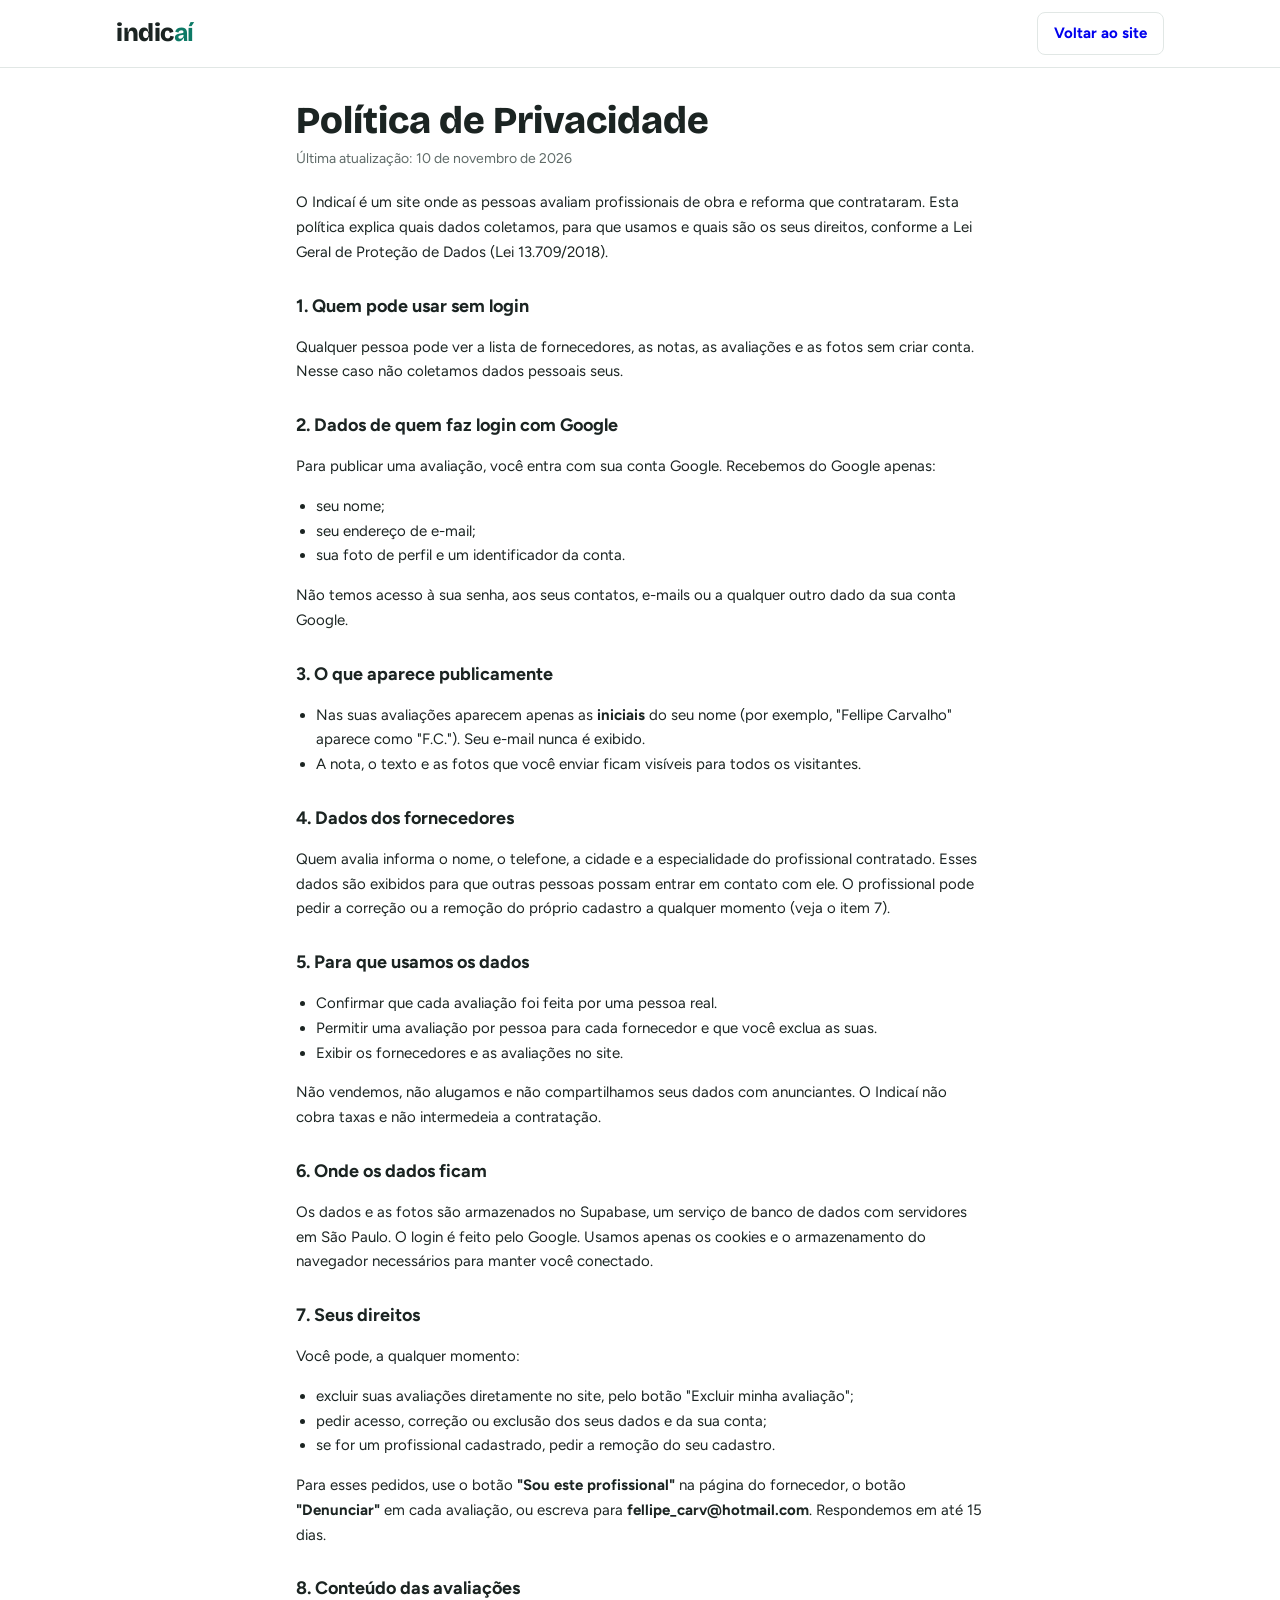
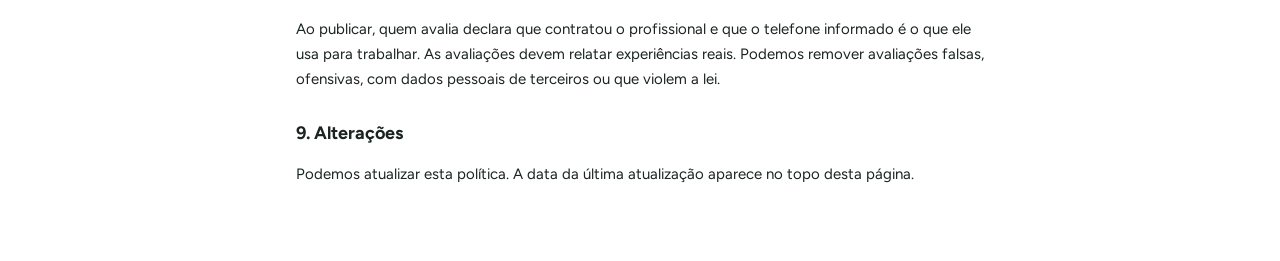
==== privacidade.html @ 50c7d568 "Busca de cidade com sugestões (municípios do IBGE) - filtro de cidade vira campo de busca: mostra pr" ====
<!doctype html>
<html lang="pt-BR">
<head>
<meta charset="utf-8">
<meta name="viewport" content="width=device-width, initial-scale=1, viewport-fit=cover">
<title>Política de Privacidade – Indicaí</title>
<meta name="description" content="Como o Indicaí coleta, usa e protege seus dados.">
<link rel="preconnect" href="https://fonts.googleapis.com">
<link rel="preconnect" href="https://fonts.gstatic.com" crossorigin>
<link rel="stylesheet" href="https://fonts.googleapis.com/css2?family=Bricolage+Grotesque:opsz,wght@12..96,600;12..96,800&family=Figtree:wght@400;500;600;700&display=swap">
<link rel="stylesheet" href="style.css?v=9">
<style>
  .doc { max-width: 720px; padding-block: 32px 60px; }
  .doc h1 { font-family: var(--display); font-weight: 800; font-size: clamp(28px, 4vw, 38px); line-height: 1.1; margin: 0 0 6px; }
  .doc h2 { font-size: 18px; margin: 28px 0 6px; }
  .doc p, .doc li { color: var(--ink); line-height: 1.65; }
  .doc ul { padding-left: 20px; }
  .doc .upd { color: var(--muted); font-size: 14px; margin: 0 0 20px; }
</style>
</head>
<body>
<header class="top">
  <div class="wrap">
    <a class="logo" href="./">indic<b>aí</b></a>
    <a class="btn" href="./">Voltar ao site</a>
  </div>
</header>

<main class="wrap doc">
  <h1>Política de Privacidade</h1>
  <p class="upd">Última atualização: 10 de novembro de 2026</p>

  <p>O Indicaí é um site onde as pessoas avaliam profissionais de obra e reforma que contrataram. Esta política explica quais dados coletamos, para que usamos e quais são os seus direitos, conforme a Lei Geral de Proteção de Dados (Lei 13.709/2018).</p>

  <h2>1. Quem pode usar sem login</h2>
  <p>Qualquer pessoa pode ver a lista de fornecedores, as notas, as avaliações e as fotos sem criar conta. Nesse caso não coletamos dados pessoais seus.</p>

  <h2>2. Dados de quem faz login com Google</h2>
  <p>Para publicar uma avaliação, você entra com sua conta Google. Recebemos do Google apenas:</p>
  <ul>
    <li>seu nome;</li>
    <li>seu endereço de e-mail;</li>
    <li>sua foto de perfil e um identificador da conta.</li>
  </ul>
  <p>Não temos acesso à sua senha, aos seus contatos, e-mails ou a qualquer outro dado da sua conta Google.</p>

  <h2>3. O que aparece publicamente</h2>
  <ul>
    <li>Nas suas avaliações aparecem apenas as <strong>iniciais</strong> do seu nome (por exemplo, "Fellipe Carvalho" aparece como "F.C."). Seu e-mail nunca é exibido.</li>
    <li>A nota, o texto e as fotos que você enviar ficam visíveis para todos os visitantes.</li>
  </ul>

  <h2>4. Dados dos fornecedores</h2>
  <p>Quem avalia informa o nome, o telefone, a cidade e a especialidade do profissional contratado. Esses dados são exibidos para que outras pessoas possam entrar em contato com ele. O profissional pode pedir a correção ou a remoção do próprio cadastro a qualquer momento (veja o item 7).</p>

  <h2>5. Para que usamos os dados</h2>
  <ul>
    <li>Confirmar que cada avaliação foi feita por uma pessoa real.</li>
    <li>Permitir uma avaliação por pessoa para cada fornecedor e que você exclua as suas.</li>
    <li>Exibir os fornecedores e as avaliações no site.</li>
  </ul>
  <p>Não vendemos, não alugamos e não compartilhamos seus dados com anunciantes. O Indicaí não cobra taxas e não intermedeia a contratação.</p>

  <h2>6. Onde os dados ficam</h2>
  <p>Os dados e as fotos são armazenados no Supabase, um serviço de banco de dados com servidores em São Paulo. O login é feito pelo Google. Usamos apenas os cookies e o armazenamento do navegador necessários para manter você conectado.</p>

  <h2>7. Seus direitos</h2>
  <p>Você pode, a qualquer momento:</p>
  <ul>
    <li>excluir suas avaliações diretamente no site, pelo botão "Excluir minha avaliação";</li>
    <li>pedir acesso, correção ou exclusão dos seus dados e da sua conta;</li>
    <li>se for um profissional cadastrado, pedir a remoção do seu cadastro.</li>
  </ul>
  <p>Para esses pedidos, use o botão <strong>"Sou este profissional"</strong> na página do fornecedor, o botão <strong>"Denunciar"</strong> em cada avaliação, ou escreva para <strong>fellipe_carv@hotmail.com</strong>. Respondemos em até 15 dias.</p>

  <h2>8. Conteúdo das avaliações</h2>
  <p>Ao publicar, quem avalia declara que contratou o profissional e que o telefone informado é o que ele usa para trabalhar. As avaliações devem relatar experiências reais. Podemos remover avaliações falsas, ofensivas, com dados pessoais de terceiros ou que violem a lei.</p>

  <h2>9. Alterações</h2>
  <p>Podemos atualizar esta política. A data da última atualização aparece no topo desta página.</p>
</main>
</body>
</html>
---- style.css ----
/* Layout: busca em destaque (estilo marketplace) + lista de cartões com foto; o fornecedor abre num painel lateral no estilo de ficha de lugar de mapa */
:root {
  --bg: #ffffff;
  --soft: #f6f7f7;
  --surface: #ffffff;
  --ink: #1b2422;
  --muted: #5f6b68;
  --line: #e1e7e5;
  --brand: #0d7a66;
  --brand-ink: #ffffff;
  --brand-soft: #e2f3ee;
  --star: #f4a51c;
  --star-off: #d5dbd9;
  --danger: #b3261e;
  --scrim: rgba(12, 22, 19, .45);
  --display: "Bricolage Grotesque", "Segoe UI", system-ui, sans-serif;
  --body: "Figtree", "Segoe UI", system-ui, -apple-system, sans-serif;
}
/* Visual claro fixo: o site é sempre branco, também para quem usa o modo escuro */
:root { color-scheme: light; }

* { box-sizing: border-box; }
body { background: var(--bg); color: var(--ink); font-family: var(--body); font-size: 15px; line-height: 1.5; }
.wrap { max-width: 1080px; margin: 0 auto; padding-left: max(16px, env(safe-area-inset-left, 0px)); padding-right: max(16px, env(safe-area-inset-right, 0px)); }
button, input, select, textarea { font: inherit; color: inherit; }
button { cursor: pointer; }
:focus-visible { outline: 2px solid var(--brand); outline-offset: 2px; }
svg.i { width: 20px; height: 20px; fill: none; stroke: currentColor; stroke-width: 2; stroke-linecap: round; stroke-linejoin: round; flex: none; }

/* topo */
header.top { border-bottom: 1px solid var(--line); background: var(--surface); }
header.top .wrap { display: flex; align-items: center; justify-content: space-between; gap: 12px; padding-block: 12px; }
.logo { font-family: var(--display); font-weight: 800; font-size: 25px; letter-spacing: -0.02em; text-decoration: none; color: var(--ink); }
.logo b { color: var(--brand); }
.btn { display: inline-flex; align-items: center; gap: 6px; border: 1px solid var(--line); background: var(--surface); padding: 9px 16px; border-radius: 8px; font-weight: 700; text-decoration: none; }
.btn.primary { background: var(--brand); color: var(--brand-ink); border-color: var(--brand); }
.btn:disabled { opacity: .55; cursor: default; }

/* busca */
.hero { background: var(--bg); border-bottom: 1px solid var(--line); }
.hero .wrap { padding-block: 34px 26px; display: grid; gap: 18px; }
.hero h1 { font-family: var(--display); font-weight: 800; font-size: clamp(28px, 4.6vw, 44px); line-height: 1.05; letter-spacing: -0.02em; margin: 0; max-width: 20ch; text-wrap: balance; }
.hero p { margin: 0; color: var(--muted); max-width: 60ch; }
.hero-top { display: grid; grid-template-columns: minmax(0, 1.1fr) minmax(0, 1fr); gap: 24px; align-items: center; }
.hero-txt { display: grid; gap: 14px; }
.hero .eyebrow { font-weight: 700; color: var(--ink); font-size: 16px; }
.hl1 { color: var(--brand); }
.perks { list-style: none; margin: 4px 0 0; padding: 0; display: grid; gap: 8px; }
.perks li { display: flex; align-items: center; gap: 10px; font-weight: 600; }
.perks svg { width: 22px; height: 22px; padding: 3px; border-radius: 50%; background: var(--brand); color: #fff; stroke-width: 3; }
.hero-art { width: 100%; max-width: 100%; height: auto; display: block; }
@media (max-width: 720px) { .hero-top { grid-template-columns: minmax(0, 1fr); gap: 8px; } .hero-art { max-height: 220px; order: -1; } }
.search { display: grid; grid-template-columns: 1.1fr 1fr 1fr 1fr auto; background: var(--surface); border: 1px solid var(--line); border-radius: 12px; box-shadow: 0 6px 24px rgba(15, 40, 33, .08); overflow: hidden; }
.sf { display: grid; padding: 8px 14px; border-right: 1px solid var(--line); min-width: 0; }
.sf label { font-size: 12px; font-weight: 700; color: var(--muted); }
.sf select, .sf input { border: 0; background: transparent; padding: 2px 0; outline-offset: 4px; min-width: 0; width: 100%; }
.search .go { border: 0; background: var(--brand); color: var(--brand-ink); padding: 0 22px; font-weight: 700; display: flex; align-items: center; gap: 6px; }
@media (max-width: 720px) {
  .search { grid-template-columns: 1fr 1fr; }
  .sf:nth-child(2), .sf:nth-child(4) { border-right: 0; }
  .sf:nth-child(3), .sf:nth-child(4) { border-top: 1px solid var(--line); }
  .search .go { grid-column: 1 / -1; padding: 12px; justify-content: center; }
}
.cats { display: flex; gap: 8px; overflow-x: auto; padding-bottom: 4px; scrollbar-width: thin; }
.cat { flex: none; border: 1px solid var(--line); background: var(--surface); border-radius: 999px; padding: 7px 14px; font-weight: 600; font-size: 14px; display: flex; gap: 6px; align-items: center; }
.cat span { color: var(--muted); font-weight: 500; font-variant-numeric: tabular-nums; }
.cat[aria-pressed="true"] { background: var(--ink); color: var(--bg); border-color: var(--ink); }
.cat[aria-pressed="true"] span { color: inherit; opacity: .7; }

/* resultados */
main { padding-block: 22px 70px; }
.res-head { display: flex; justify-content: space-between; align-items: center; gap: 12px; flex-wrap: wrap; margin-bottom: 8px; }
.res-head h2 { font-size: 18px; margin: 0; }
.res-head h2 span { color: var(--muted); font-weight: 500; }
.res-head select { border: 1px solid var(--line); border-radius: 8px; padding: 7px 10px; background: var(--surface); }
.list { border: 1px solid var(--line); border-radius: 12px; overflow: hidden; }
.lrow { display: grid; grid-template-columns: minmax(0, 2fr) minmax(0, 1.3fr) minmax(0, 1.5fr) 96px 150px; gap: 14px; align-items: center; padding: 11px 16px; border-bottom: 1px solid var(--line); }
.lrow:last-child { border-bottom: 0; }
.lhead { background: var(--soft); padding-block: 6px; }
.lhead button { border: 0; background: none; padding: 4px 0; font-size: 12px; font-weight: 700; text-transform: uppercase; letter-spacing: .05em; color: var(--muted); text-align: left; }
.lhead button[aria-sort="ascending"], .lhead button[aria-sort="descending"] { color: var(--ink); }
.lhead .num, .lrow .c-a { text-align: right; }
.item { width: 100%; text-align: left; background: var(--surface); border: 0; border-bottom: 1px solid var(--line); }
.item:hover { background: var(--soft); }
.item:hover .c-n { color: var(--brand); }
.item.sel { background: var(--brand-soft); }
.c-n { font-weight: 700; min-width: 0; overflow-wrap: anywhere; }
.c-t, .c-a { font-variant-numeric: tabular-nums; color: var(--muted); }
.c-e { color: var(--muted); min-width: 0; overflow: hidden; text-overflow: ellipsis; white-space: nowrap; }
.c-r { display: flex; align-items: center; gap: 6px; font-variant-numeric: tabular-nums; }
.c-r b { min-width: 2.2em; }
.lbl { display: none; }
@media (min-width: 681px) { #sortSel { display: none; } }
@media (max-width: 680px) {
  .lhead { display: none; }
  .item { grid-template-columns: minmax(0, 1fr) auto; grid-template-areas: "n r" "e a" "t t"; row-gap: 2px; column-gap: 10px; }
  .c-n { grid-area: n; } .c-r { grid-area: r; justify-self: end; } .c-e { grid-area: e; font-size: 14px; }
  .c-a { grid-area: a; font-size: 13px; } .c-t { grid-area: t; font-size: 14px; }
  .lbl { display: inline; }
}
.rline { display: flex; align-items: center; gap: 6px; flex-wrap: wrap; font-size: 14px; margin: 3px 0; }
.rline b { font-variant-numeric: tabular-nums; }
.rline .cnt { color: var(--muted); font-variant-numeric: tabular-nums; }
.stars { position: relative; display: inline-block; font-size: 15px; letter-spacing: 1px; line-height: 1; color: var(--star-off); white-space: nowrap; }
.stars::before { content: "★★★★★"; }
.stars i { position: absolute; inset: 0 auto 0 0; overflow: hidden; color: var(--star); font-style: normal; }
.stars i::before { content: "★★★★★"; }
.tag { font-size: 11px; font-weight: 700; text-transform: uppercase; letter-spacing: .06em; padding: 2px 7px; border-radius: 4px; background: var(--soft); color: var(--muted); border: 1px solid var(--line); }
.empty { padding: 44px 16px; text-align: center; color: var(--muted); display: grid; gap: 10px; justify-items: center; }
.empty strong { color: var(--ink); font-size: 17px; }

/* painel do fornecedor */
.scrim { position: fixed; inset: 0; background: var(--scrim); z-index: 30; }
.panel { position: fixed; top: 0; right: 0; bottom: 0; width: min(440px, 100vw); background: var(--surface); z-index: 31; overflow-y: auto; box-shadow: -10px 0 40px rgba(0,0,0,.18); padding-bottom: env(safe-area-inset-bottom, 0px); }
@media (prefers-reduced-motion: no-preference) { .panel { animation: slide .22s ease-out; } @keyframes slide { from { transform: translateX(24px); opacity: .6; } } }
.cover { position: relative; height: 230px; background: var(--soft); display: grid; grid-template-columns: 2fr 1fr; gap: 2px; }
.cover > button { border: 0; padding: 0; overflow: hidden; background: var(--soft); }
.cover img { width: 100%; height: 100%; object-fit: cover; display: block; }
.cover .solo { grid-column: 1 / -1; }
.cover .ph { grid-column: 1 / -1; display: grid; place-items: center; color: #fff; font-family: var(--display); font-size: 64px; font-weight: 800; }
.cover .side { display: grid; grid-template-rows: 1fr 1fr; gap: 2px; }
.x { position: absolute; top: calc(12px + env(safe-area-inset-top, 0px)); left: 12px; width: 38px; height: 38px; border-radius: 50%; border: 0; background: var(--surface); color: var(--ink); display: grid; place-items: center; box-shadow: 0 2px 8px rgba(0,0,0,.25); }
.p-head { padding: 18px 22px 6px; }
.p-head h2 { font-family: var(--display); font-weight: 800; font-size: 26px; line-height: 1.1; margin: 0 0 4px; overflow-wrap: anywhere; }
.p-head .meta { color: var(--muted); font-size: 14px; }
.acts { display: flex; justify-content: space-around; padding: 14px 12px; border-bottom: 1px solid var(--line); }
.act { display: grid; justify-items: center; gap: 6px; border: 0; background: none; font-size: 13px; font-weight: 600; color: var(--brand); text-decoration: none; min-width: 72px; }
.act .ic { width: 42px; height: 42px; border-radius: 50%; border: 1px solid var(--line); display: grid; place-items: center; }
.act.main .ic { background: var(--brand); color: var(--brand-ink); border-color: var(--brand); }
.tabs { display: flex; border-bottom: 1px solid var(--line); position: sticky; top: 0; background: var(--surface); z-index: 2; }
.tabs button { flex: 1; border: 0; background: none; padding: 12px 6px; font-weight: 700; color: var(--muted); border-bottom: 3px solid transparent; }
.tabs button[aria-selected="true"] { color: var(--brand); border-bottom-color: var(--brand); }
.pane { padding: 6px 22px 24px; }
.info { list-style: none; margin: 0; padding: 0; }
.info li { display: flex; gap: 16px; align-items: center; padding: 13px 0; border-bottom: 1px solid var(--line); min-width: 0; }
.info li > svg { color: var(--brand); }
.info li div { min-width: 0; overflow-wrap: anywhere; }
.info small { display: block; color: var(--muted); font-size: 12px; }
.tel { font-variant-numeric: tabular-nums; }
.summary { display: grid; grid-template-columns: minmax(0, 1fr) auto; gap: 18px; align-items: center; padding: 16px 0; }
.dist { display: grid; gap: 5px; font-size: 12px; color: var(--muted); }
.dist div { display: grid; grid-template-columns: 10px 1fr; align-items: center; gap: 8px; }
.bar { height: 9px; border-radius: 5px; background: var(--star-off); overflow: hidden; }
.bar span { display: block; height: 100%; background: var(--star); }
.avg { text-align: center; }
.avg .n { font-family: var(--display); font-size: 52px; font-weight: 800; line-height: 1; font-variant-numeric: tabular-nums; }
.avg .cnt { font-size: 13px; color: var(--muted); }
.ask { display: grid; justify-items: center; gap: 6px; padding: 16px 0; border-top: 1px solid var(--line); border-bottom: 1px solid var(--line); }
.ask strong { font-size: 15px; }
.ask .row { display: flex; gap: 4px; }
.ask .row button { border: 0; background: none; font-size: 32px; line-height: 1; color: var(--star-off); padding: 0 3px; }
.ask .row button:hover, .ask .row button:hover ~ button { color: var(--star-off); }
.ask .row:hover button { color: var(--star); }
.ask .row button:hover ~ button { color: var(--star-off); }
.sorts { display: flex; gap: 6px; flex-wrap: wrap; padding: 14px 0 4px; }
.sorts button { border: 1px solid var(--line); background: var(--surface); border-radius: 999px; padding: 5px 12px; font-size: 13px; font-weight: 600; }
.sorts button[aria-pressed="true"] { background: var(--brand-soft); border-color: var(--brand); color: var(--brand); }
.rev { padding: 16px 0; border-bottom: 1px solid var(--line); }
.who { display: flex; gap: 12px; align-items: center; }
.avatar { width: 38px; height: 38px; border-radius: 50%; display: grid; place-items: center; font-weight: 700; color: #fff; flex: none; }
.who b { display: block; }
.who small { color: var(--muted); font-size: 12px; }
.rev .rline { margin: 10px 0 6px; }
.rev .rline > span:not(.stars) { color: var(--muted); font-size: 13px; }
.rev p { margin: 0; overflow-wrap: anywhere; white-space: pre-wrap; }
.strip { display: flex; gap: 6px; overflow-x: auto; margin-top: 10px; }
.strip button, .grid button { border: 0; padding: 0; border-radius: 8px; overflow: hidden; background: var(--soft); flex: none; }
.strip button { width: 120px; height: 120px; }
.strip img, .grid img { width: 100%; height: 100%; object-fit: cover; display: block; }
.grid { display: grid; grid-template-columns: repeat(3, minmax(0, 1fr)); gap: 4px; padding-top: 14px; }
.grid button { aspect-ratio: 1; max-width: 100%; }
.del { border: 0; background: none; color: var(--danger); font-size: 13px; padding: 8px 0 0; }
.note { color: var(--muted); font-size: 14px; }

/* formulário */
dialog { border: 0; border-radius: 14px; padding: 0; width: min(560px, calc(100vw - 24px)); background: var(--surface); color: var(--ink); max-height: calc(100vh - 24px); }
dialog::backdrop { background: var(--scrim); }
.dlg { padding: 22px; display: grid; gap: 14px; }
.dlg h2 { margin: 0; font-family: var(--display); font-size: 22px; }
.field { display: grid; gap: 4px; min-width: 0; }
.field label { font-size: 13px; font-weight: 600; color: var(--muted); }
.field input, .field select, .field textarea { width: 100%; padding: 9px 11px; border: 1px solid var(--line); border-radius: 8px; background: var(--surface); }
.two { display: grid; grid-template-columns: 1fr 1fr; gap: 12px; }
@media (max-width: 480px) { .two { grid-template-columns: 1fr; } }
.pick { display: flex; gap: 2px; }
.pick button { border: 0; background: none; font-size: 34px; line-height: 1; color: var(--star-off); padding: 0 2px; }
.pick button.on { color: var(--star); }
.pick-txt { font-size: 13px; color: var(--muted); min-height: 1.5em; }
.previews { display: flex; gap: 6px; flex-wrap: wrap; }
.previews img { width: 64px; height: 64px; object-fit: cover; border-radius: 6px; }
.err { color: var(--danger); font-size: 13px; min-height: 1.2em; }
.actions { display: flex; justify-content: flex-end; gap: 8px; }
.hint { font-size: 12px; color: var(--muted); margin: -6px 0 0; }
#lightbox { width: auto; max-width: calc(100vw - 24px); background: #000; }
#lightbox img { display: block; max-width: calc(100vw - 24px); max-height: calc(100vh - 80px); }
#lightbox button { position: absolute; top: 8px; right: 8px; }
.toast { position: fixed; left: 50%; transform: translateX(-50%); bottom: calc(20px + env(safe-area-inset-bottom, 0px)); background: var(--ink); color: var(--bg); padding: 10px 18px; border-radius: 999px; font-weight: 600; z-index: 50; }

/* site público: cabeçalho com login, rodapé */
html { padding-top: env(safe-area-inset-top, 0px); padding-bottom: env(safe-area-inset-bottom, 0px); }
body { margin: 0; }
img { max-width: 100%; }
[hidden] { display: none !important; }
.hdr-actions { display: flex; align-items: center; gap: 10px; }
#authBox { display: flex; align-items: center; gap: 8px; }
#authBox .me { font-weight: 600; color: var(--muted); font-size: 14px; }
.btn.ghost { border-color: transparent; background: none; padding-inline: 10px; }
@media (max-width: 520px) { #authBox .me { display: none; } header.top .btn.primary { padding-inline: 12px; } }
#loginDlg { width: min(420px, calc(100vw - 24px)); }
.foot { border-top: 1px solid var(--line); background: var(--soft); }
.foot .wrap { padding-block: 28px 36px; display: grid; gap: 8px; }
.foot p { margin: 0; color: var(--muted); font-size: 14px; max-width: 70ch; }
.inapp { display: grid; gap: 8px; padding: 14px; border-radius: 10px; background: #fff6e5; border: 1px solid #f3d9a4; color: var(--ink); font-size: 14px; }
.inapp .btn { justify-self: start; }
.rev-acts { display: flex; gap: 16px; align-items: center; margin-top: 8px; }
.rev-acts .del { padding: 0; }
.report { border: 0; background: none; padding: 0; color: var(--muted); font-size: 13px; text-decoration: underline; text-underline-offset: 2px; }
.owner { margin: 0 22px 28px; padding: 16px; border: 1px dashed var(--line); border-radius: 10px; display: grid; gap: 6px; font-size: 14px; }
.owner span { color: var(--muted); }
.owner .btn { justify-self: start; margin-top: 4px; }
.decl { display: flex; gap: 10px; align-items: flex-start; font-size: 13px; color: var(--ink); cursor: pointer; }
.decl input { margin-top: 3px; width: 18px; height: 18px; accent-color: var(--brand); flex: none; }
#pedidoDlg { width: min(480px, calc(100vw - 24px)); }
/* sugestões de cidade */
.ac { position: fixed; z-index: 60; margin: 0; padding: 4px; list-style: none; background: var(--surface); border: 1px solid var(--line); border-radius: 10px; box-shadow: 0 10px 30px rgba(15, 40, 33, .16); max-height: 300px; overflow-y: auto; }
.ac li { padding: 9px 12px; border-radius: 6px; cursor: pointer; display: flex; justify-content: space-between; gap: 12px; align-items: baseline; color: var(--ink); }
.ac li small { color: var(--muted); font-size: 12px; white-space: nowrap; }
.ac li:hover, .ac li[aria-selected="true"] { background: var(--brand-soft); }
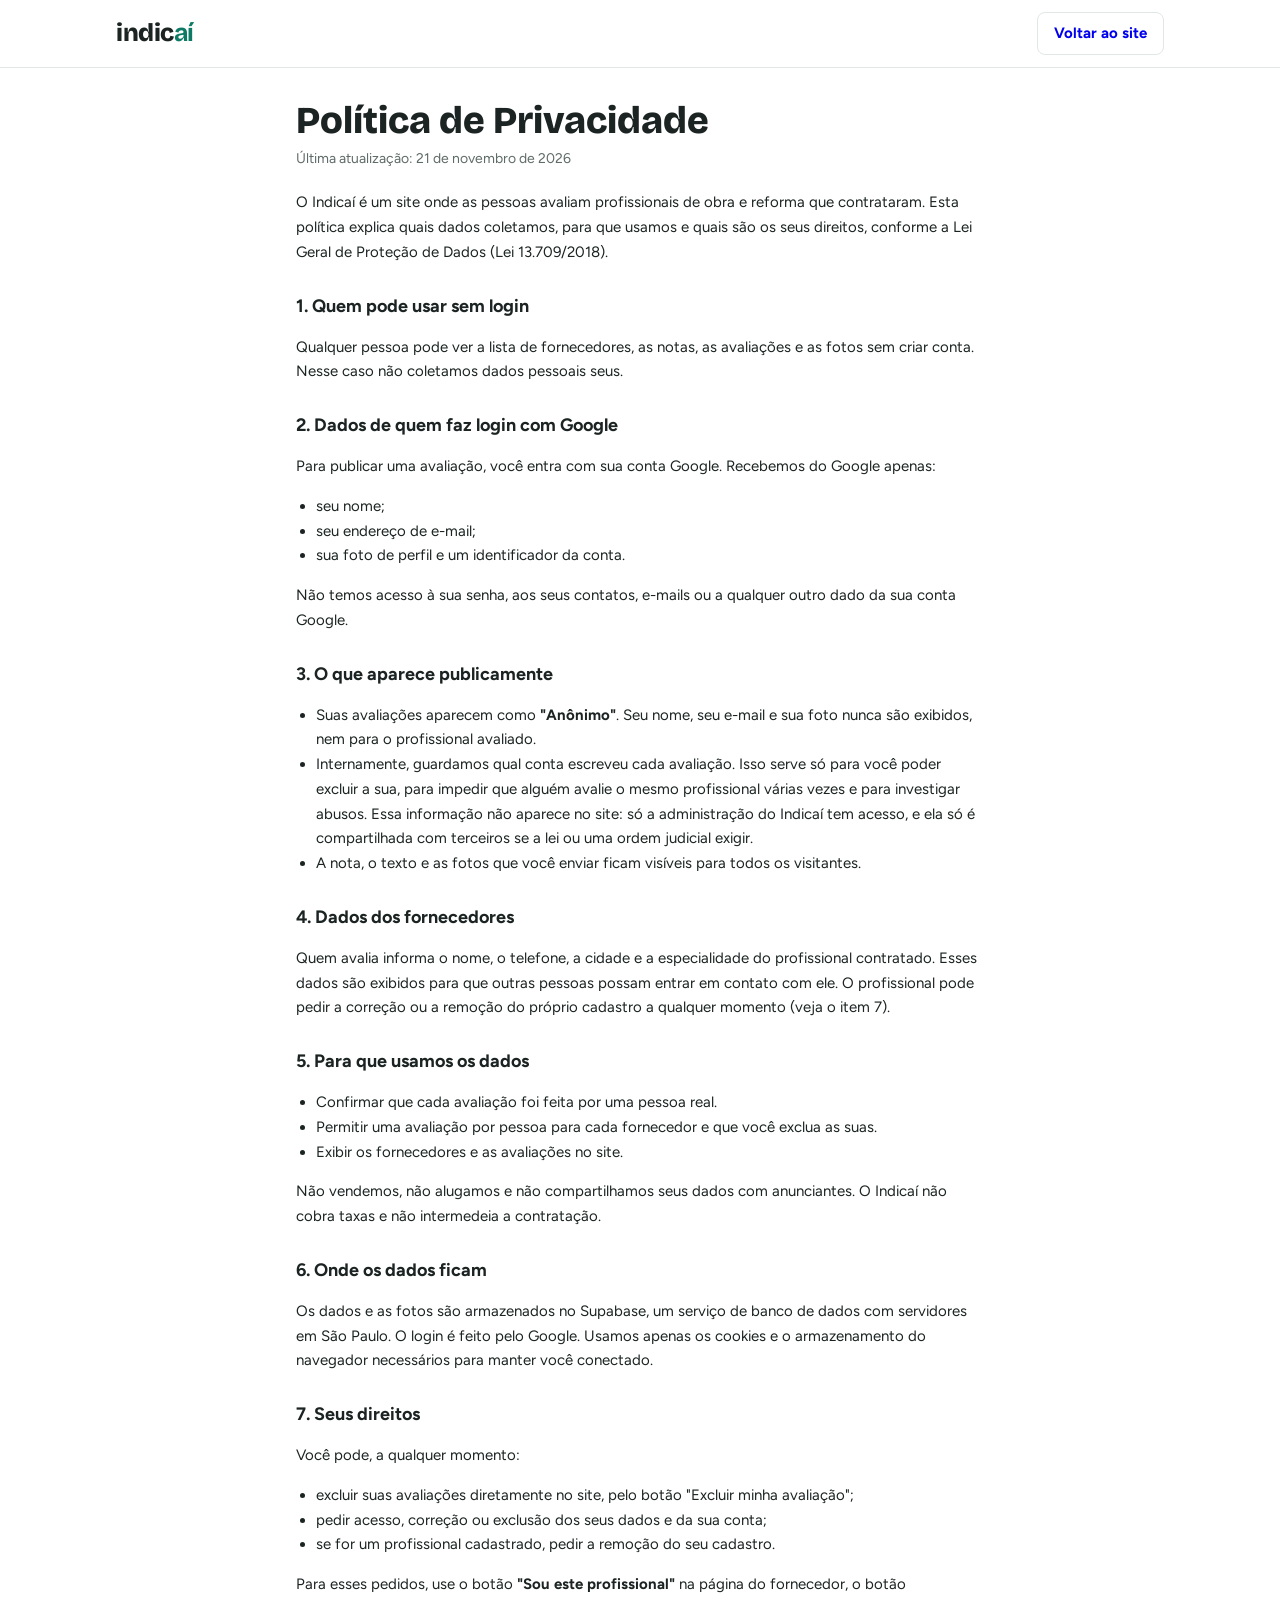
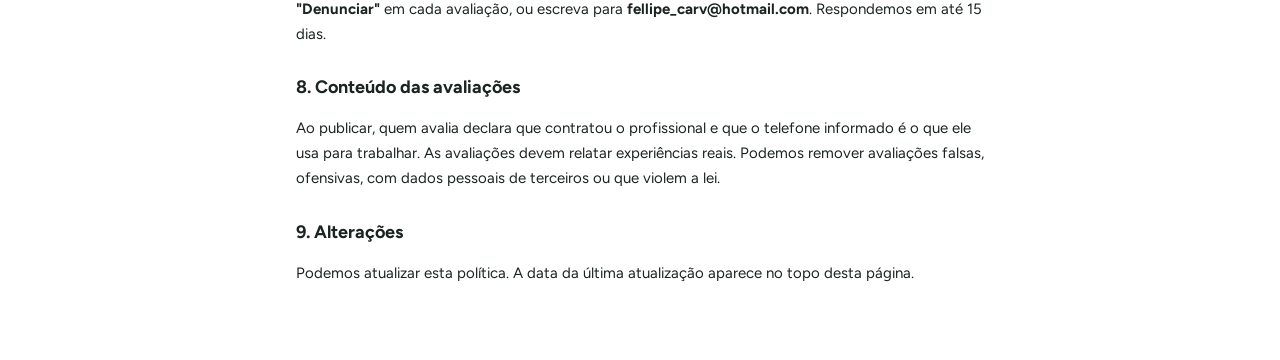
==== commit 128381b6: "Avaliações anônimas, várias especialidades e telefone sob clique na lista - quem avalia aparece semp" ====
--- a/privacidade.html
+++ b/privacidade.html
@@ -8,7 +8,7 @@
 <link rel="preconnect" href="https://fonts.googleapis.com">
 <link rel="preconnect" href="https://fonts.gstatic.com" crossorigin>
 <link rel="stylesheet" href="https://fonts.googleapis.com/css2?family=Bricolage+Grotesque:opsz,wght@12..96,600;12..96,800&family=Figtree:wght@400;500;600;700&display=swap">
-<link rel="stylesheet" href="style.css?v=9">
+<link rel="stylesheet" href="style.css?v=11">
 <style>
   .doc { max-width: 720px; padding-block: 32px 60px; }
   .doc h1 { font-family: var(--display); font-weight: 800; font-size: clamp(28px, 4vw, 38px); line-height: 1.1; margin: 0 0 6px; }
@@ -28,7 +28,7 @@
 
 <main class="wrap doc">
   <h1>Política de Privacidade</h1>
-  <p class="upd">Última atualização: 10 de novembro de 2026</p>
+  <p class="upd">Última atualização: 21 de novembro de 2026</p>
 
   <p>O Indicaí é um site onde as pessoas avaliam profissionais de obra e reforma que contrataram. Esta política explica quais dados coletamos, para que usamos e quais são os seus direitos, conforme a Lei Geral de Proteção de Dados (Lei 13.709/2018).</p>
 
@@ -46,7 +46,8 @@
 
   <h2>3. O que aparece publicamente</h2>
   <ul>
-    <li>Nas suas avaliações aparecem apenas as <strong>iniciais</strong> do seu nome (por exemplo, "Fellipe Carvalho" aparece como "F.C."). Seu e-mail nunca é exibido.</li>
+    <li>Suas avaliações aparecem como <strong>"Anônimo"</strong>. Seu nome, seu e-mail e sua foto nunca são exibidos, nem para o profissional avaliado.</li>
+    <li>Internamente, guardamos qual conta escreveu cada avaliação. Isso serve só para você poder excluir a sua, para impedir que alguém avalie o mesmo profissional várias vezes e para investigar abusos. Essa informação não aparece no site: só a administração do Indicaí tem acesso, e ela só é compartilhada com terceiros se a lei ou uma ordem judicial exigir.</li>
     <li>A nota, o texto e as fotos que você enviar ficam visíveis para todos os visitantes.</li>
   </ul>
 
--- a/style.css
+++ b/style.css
@@ -74,13 +74,17 @@
 .res-head h2 span { color: var(--muted); font-weight: 500; }
 .res-head select { border: 1px solid var(--line); border-radius: 8px; padding: 7px 10px; background: var(--surface); }
 .list { border: 1px solid var(--line); border-radius: 12px; overflow: hidden; }
-.lrow { display: grid; grid-template-columns: minmax(0, 2fr) minmax(0, 1.3fr) minmax(0, 1.5fr) 96px 150px; gap: 14px; align-items: center; padding: 11px 16px; border-bottom: 1px solid var(--line); }
+.lrow { display: grid; grid-template-columns: minmax(0, 2fr) minmax(0, 1.6fr) minmax(0, 1.3fr) 96px 150px; gap: 14px; align-items: center; padding: 11px 16px; border-bottom: 1px solid var(--line); }
 .lrow:last-child { border-bottom: 0; }
 .lhead { background: var(--soft); padding-block: 6px; }
 .lhead button { border: 0; background: none; padding: 4px 0; font-size: 12px; font-weight: 700; text-transform: uppercase; letter-spacing: .05em; color: var(--muted); text-align: left; }
 .lhead button[aria-sort="ascending"], .lhead button[aria-sort="descending"] { color: var(--ink); }
 .lhead .num, .lrow .c-a { text-align: right; }
-.item { width: 100%; text-align: left; background: var(--surface); border: 0; border-bottom: 1px solid var(--line); }
+.item { width: 100%; text-align: left; background: var(--surface); border: 0; border-bottom: 1px solid var(--line); cursor: pointer; }
+.lhead .th { font-size: 12px; font-weight: 700; text-transform: uppercase; letter-spacing: .05em; color: var(--muted); padding: 4px 0; }
+.reveal { border: 0; background: none; padding: 4px 0; color: var(--brand); font-weight: 600; font-size: 14px; display: inline-flex; align-items: center; gap: 6px; cursor: pointer; }
+.reveal svg.i { width: 16px; height: 16px; }
+.reveal:hover { text-decoration: underline; text-underline-offset: 3px; }
 .item:hover { background: var(--soft); }
 .item:hover .c-n { color: var(--brand); }
 .item.sel { background: var(--brand-soft); }
@@ -159,6 +163,8 @@
 .who { display: flex; gap: 12px; align-items: center; }
 .avatar { width: 38px; height: 38px; border-radius: 50%; display: grid; place-items: center; font-weight: 700; color: #fff; flex: none; }
 .who b { display: block; }
+.avatar.anon { background: var(--soft); color: var(--muted); border: 1px solid var(--line); }
+.avatar.anon svg.i { width: 20px; height: 20px; }
 .who small { color: var(--muted); font-size: 12px; }
 .rev .rline { margin: 10px 0 6px; }
 .rev .rline > span:not(.stars) { color: var(--muted); font-size: 13px; }
@@ -226,3 +232,13 @@
 .ac li { padding: 9px 12px; border-radius: 6px; cursor: pointer; display: flex; justify-content: space-between; gap: 12px; align-items: baseline; color: var(--ink); }
 .ac li small { color: var(--muted); font-size: 12px; white-space: nowrap; }
 .ac li:hover, .ac li[aria-selected="true"] { background: var(--brand-soft); }
+
+/* especialidades: várias por avaliação */
+.flabel { font-size: 13px; font-weight: 600; color: var(--muted); }
+.flabel small { font-weight: 500; }
+.esp-pick { display: flex; flex-wrap: wrap; gap: 6px; max-height: 168px; overflow-y: auto; padding: 2px; }
+.esp-chip { border: 1px solid var(--line); background: var(--surface); border-radius: 999px; padding: 6px 12px; font-size: 13px; font-weight: 600; color: var(--ink); }
+.esp-chip[aria-pressed="true"] { background: var(--brand); border-color: var(--brand); color: var(--brand-ink); }
+.outra-row { display: flex; gap: 8px; margin-top: 4px; }
+.outra-row input { flex: 1; min-width: 0; padding: 8px 11px; border: 1px solid var(--line); border-radius: 8px; background: var(--surface); }
+.foot a { color: var(--brand); font-weight: 600; }
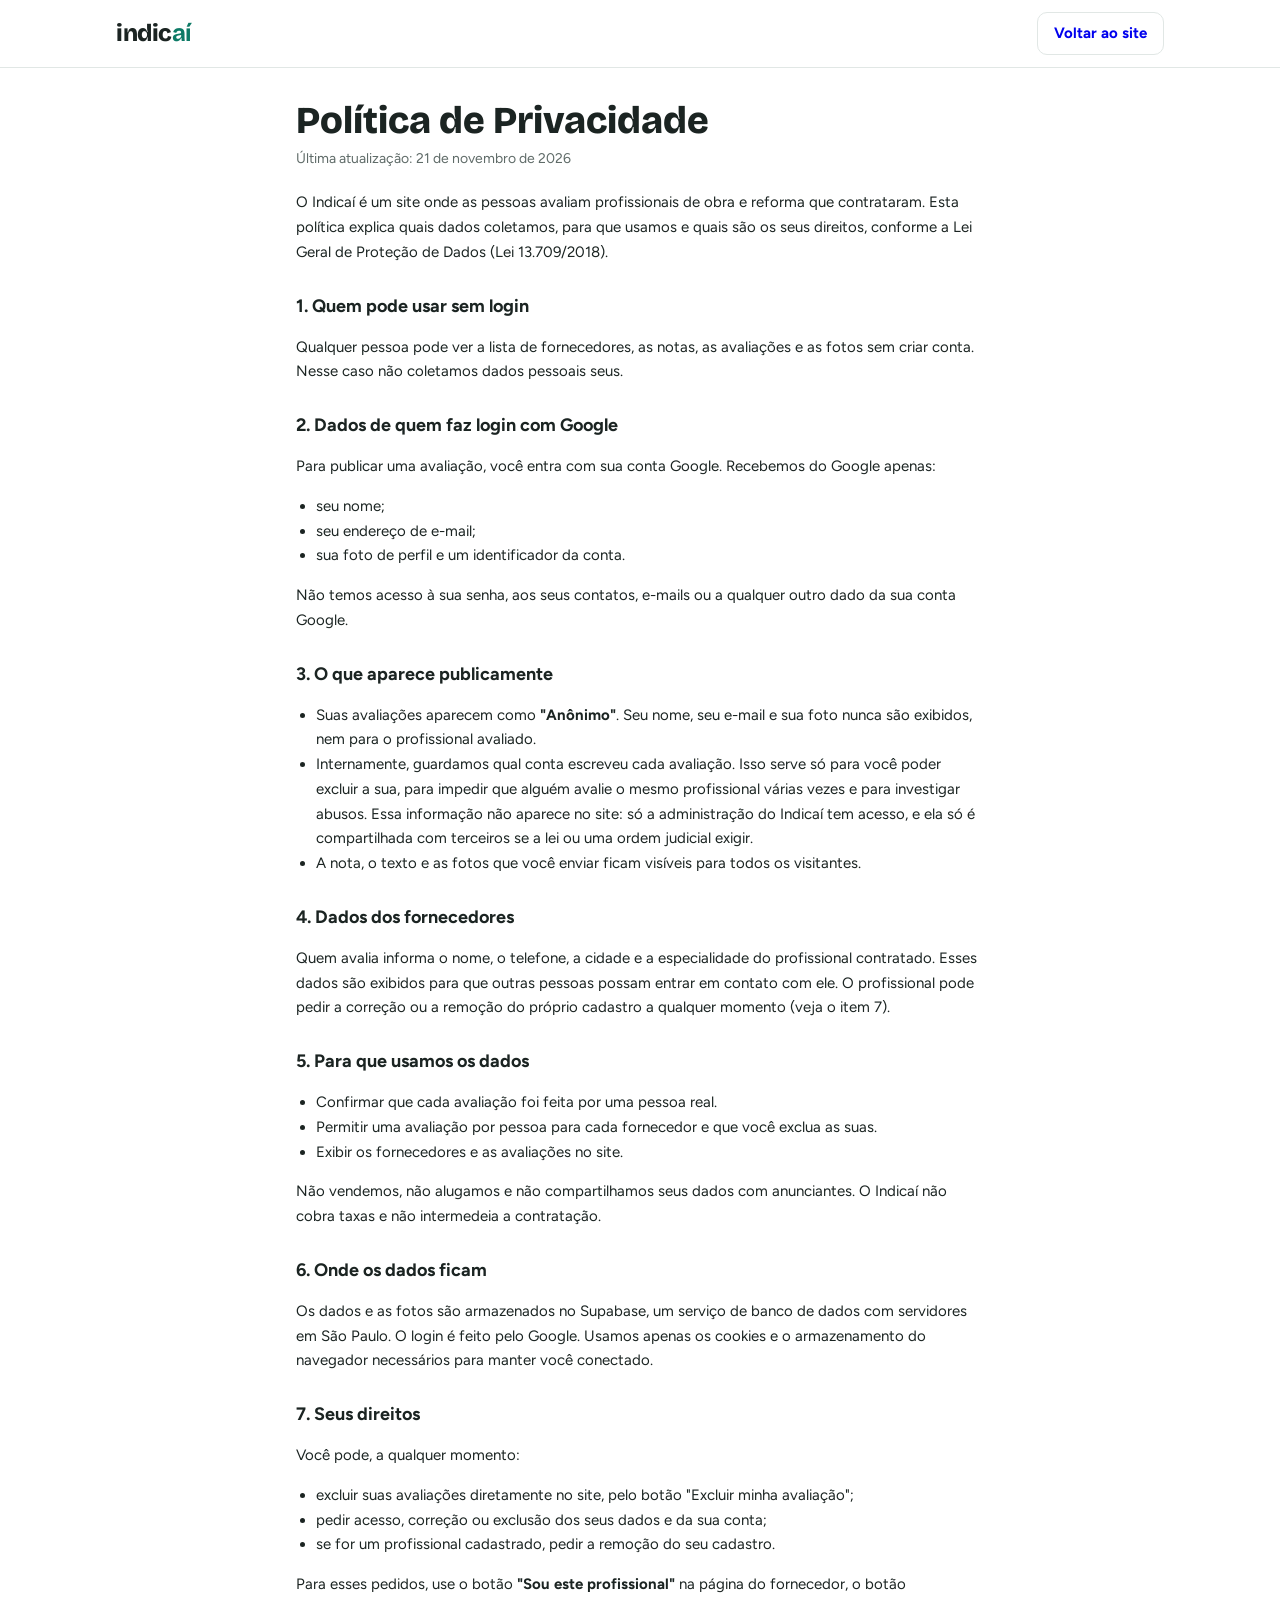
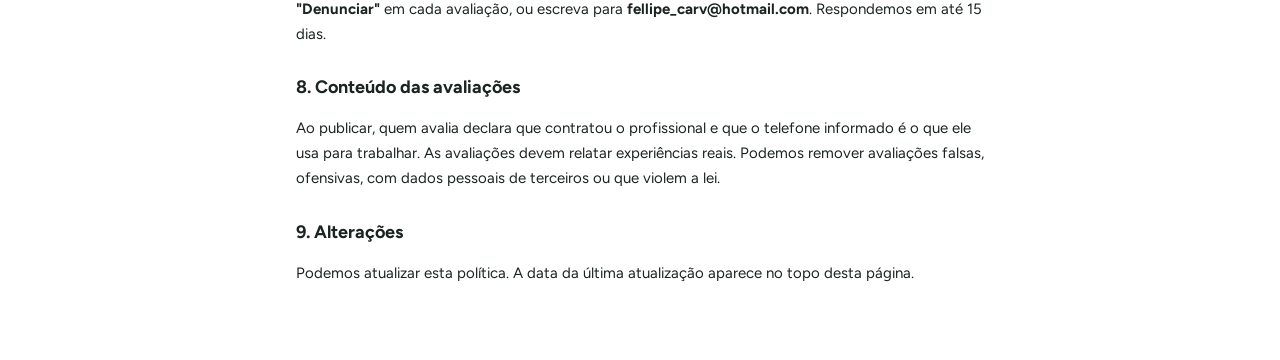
==== commit 33828d8f: "Aplica a revisão do design-council - capa da ficha sem foto: faixa baixa com textura da especialidad" ====
--- a/privacidade.html
+++ b/privacidade.html
@@ -8,7 +8,7 @@
 <link rel="preconnect" href="https://fonts.googleapis.com">
 <link rel="preconnect" href="https://fonts.gstatic.com" crossorigin>
 <link rel="stylesheet" href="https://fonts.googleapis.com/css2?family=Bricolage+Grotesque:opsz,wght@12..96,600;12..96,800&family=Figtree:wght@400;500;600;700&display=swap">
-<link rel="stylesheet" href="style.css?v=11">
+<link rel="stylesheet" href="style.css?v=14">
 <style>
   .doc { max-width: 720px; padding-block: 32px 60px; }
   .doc h1 { font-family: var(--display); font-weight: 800; font-size: clamp(28px, 4vw, 38px); line-height: 1.1; margin: 0 0 6px; }
--- a/style.css
+++ b/style.css
@@ -1,5 +1,14 @@
 /* Layout: busca em destaque (estilo marketplace) + lista de cartões com foto; o fornecedor abre num painel lateral no estilo de ficha de lugar de mapa */
 :root {
+  /* Rams: quatro tamanhos de texto (destaque, título, texto, legenda) */
+  --fs-display: clamp(30px, 5vw, 54px);
+  --fs-title: 24px;
+  --fs-body: 15px;
+  --fs-small: 13px;
+  /* Ive: um só arredondamento para cartões, campos e botões; formas redondas para etiquetas e ícones */
+  --r: 10px;
+  --r-pill: 999px;
+  --brand-dark: #0a6151;
   --bg: #ffffff;
   --soft: #f6f7f7;
   --surface: #ffffff;
@@ -20,7 +29,7 @@
 :root { color-scheme: light; }
 
 * { box-sizing: border-box; }
-body { background: var(--bg); color: var(--ink); font-family: var(--body); font-size: 15px; line-height: 1.5; }
+body { background: var(--bg); color: var(--ink); font-family: var(--body); font-size: var(--fs-body); line-height: 1.5; }
 .wrap { max-width: 1080px; margin: 0 auto; padding-left: max(16px, env(safe-area-inset-left, 0px)); padding-right: max(16px, env(safe-area-inset-right, 0px)); }
 button, input, select, textarea { font: inherit; color: inherit; }
 button { cursor: pointer; }
@@ -30,29 +39,39 @@
 /* topo */
 header.top { border-bottom: 1px solid var(--line); background: var(--surface); }
 header.top .wrap { display: flex; align-items: center; justify-content: space-between; gap: 12px; padding-block: 12px; }
-.logo { font-family: var(--display); font-weight: 800; font-size: 25px; letter-spacing: -0.02em; text-decoration: none; color: var(--ink); }
+.logo { font-family: var(--display); font-weight: 800; font-size: var(--fs-title); letter-spacing: -0.02em; text-decoration: none; color: var(--ink); }
 .logo b { color: var(--brand); }
-.btn { display: inline-flex; align-items: center; gap: 6px; border: 1px solid var(--line); background: var(--surface); padding: 9px 16px; border-radius: 8px; font-weight: 700; text-decoration: none; }
+.btn { display: inline-flex; align-items: center; gap: 6px; border: 1px solid var(--line); background: var(--surface); padding: 9px 16px; border-radius: var(--r); font-weight: 700; text-decoration: none; }
 .btn.primary { background: var(--brand); color: var(--brand-ink); border-color: var(--brand); }
 .btn:disabled { opacity: .55; cursor: default; }
 
 /* busca */
-.hero { background: var(--bg); border-bottom: 1px solid var(--line); }
-.hero .wrap { padding-block: 34px 26px; display: grid; gap: 18px; }
-.hero h1 { font-family: var(--display); font-weight: 800; font-size: clamp(28px, 4.6vw, 44px); line-height: 1.05; letter-spacing: -0.02em; margin: 0; max-width: 20ch; text-wrap: balance; }
-.hero p { margin: 0; color: var(--muted); max-width: 60ch; }
-.hero-top { display: grid; grid-template-columns: minmax(0, 1.1fr) minmax(0, 1fr); gap: 24px; align-items: center; }
+/* topo: foto de obra (antes/depois) com véu escuro; título, apoio, diferenciais e busca por cima */
+.hero { position: relative; isolation: isolate; overflow: hidden; background: #16231f; color: #fff; }
+.hero-bg { position: absolute; inset: 0; width: 100%; height: 100%; max-width: none; object-fit: cover; object-position: 50% 55%; z-index: -2; transform: scaleX(-1); }  /* espelhada: obra sob o texto, sala pronta à direita */
+.hero::before { content: ""; position: absolute; inset: 0; z-index: -1;
+  background: linear-gradient(90deg, rgba(8, 22, 18, .86) 0%, rgba(8, 22, 18, .70) 40%, rgba(8, 22, 18, .20) 72%, rgba(8, 22, 18, .05) 100%); }
+.hero-in { padding-block: 64px 36px; display: grid; gap: 26px; }
 .hero-txt { display: grid; gap: 14px; }
-.hero .eyebrow { font-weight: 700; color: var(--ink); font-size: 16px; }
-.hl1 { color: var(--brand); }
-.perks { list-style: none; margin: 4px 0 0; padding: 0; display: grid; gap: 8px; }
-.perks li { display: flex; align-items: center; gap: 10px; font-weight: 600; }
-.perks svg { width: 22px; height: 22px; padding: 3px; border-radius: 50%; background: var(--brand); color: #fff; stroke-width: 3; }
-.hero-art { width: 100%; max-width: 100%; height: auto; display: block; }
-@media (max-width: 720px) { .hero-top { grid-template-columns: minmax(0, 1fr); gap: 8px; } .hero-art { max-height: 220px; order: -1; } }
-.search { display: grid; grid-template-columns: 1.1fr 1fr 1fr 1fr auto; background: var(--surface); border: 1px solid var(--line); border-radius: 12px; box-shadow: 0 6px 24px rgba(15, 40, 33, .08); overflow: hidden; }
+.hero h1 { font-family: var(--display); font-weight: 800; font-size: var(--fs-display); line-height: 1.04; letter-spacing: -0.02em; margin: 0; max-width: 16ch; text-wrap: balance; color: #fff; }
+.hero .hl1 { color: #7fe3c9; }
+.hero .lead { margin: 0; color: rgba(255, 255, 255, .88); max-width: 52ch; font-size: var(--fs-body); }
+.perks { list-style: none; margin: 2px 0 0; padding: 0; display: flex; flex-wrap: wrap; gap: 8px 20px; }
+.perks li { display: flex; align-items: center; gap: 8px; font-weight: 600; font-size: var(--fs-body); color: #fff; }
+.perks svg { width: 20px; height: 20px; padding: 3px; border-radius: 50%; background: #7fe3c9; color: #0b2a23; stroke-width: 3; }
+.hero .search { box-shadow: 0 14px 40px rgba(0, 0, 0, .28); border-color: transparent; color: var(--ink); }
+.cats-bar { padding-block: 16px 0; }
+.btn .sm { display: none; }
+@media (max-width: 720px) {
+  .hero::before { background: linear-gradient(180deg, rgba(8, 22, 18, .62) 0%, rgba(8, 22, 18, .82) 55%, rgba(8, 22, 18, .9) 100%); }
+  .hero-in { padding-block: 26px 20px; gap: 18px; }
+  .perks { gap: 6px 14px; }
+  .perks li { font-size: var(--fs-small); }
+  .btn .lg { display: none; } .btn .sm { display: inline; }
+}
+.search { display: grid; grid-template-columns: 1.1fr 1fr 1fr 1fr auto; background: var(--surface); border: 1px solid var(--line); border-radius: var(--r); box-shadow: 0 6px 24px rgba(15, 40, 33, .08); overflow: hidden; }
 .sf { display: grid; padding: 8px 14px; border-right: 1px solid var(--line); min-width: 0; }
-.sf label { font-size: 12px; font-weight: 700; color: var(--muted); }
+.sf label { font-size: var(--fs-small); font-weight: 700; color: var(--muted); }
 .sf select, .sf input { border: 0; background: transparent; padding: 2px 0; outline-offset: 4px; min-width: 0; width: 100%; }
 .search .go { border: 0; background: var(--brand); color: var(--brand-ink); padding: 0 22px; font-weight: 700; display: flex; align-items: center; gap: 6px; }
 @media (max-width: 720px) {
@@ -62,7 +81,7 @@
   .search .go { grid-column: 1 / -1; padding: 12px; justify-content: center; }
 }
 .cats { display: flex; gap: 8px; overflow-x: auto; padding-bottom: 4px; scrollbar-width: thin; }
-.cat { flex: none; border: 1px solid var(--line); background: var(--surface); border-radius: 999px; padding: 7px 14px; font-weight: 600; font-size: 14px; display: flex; gap: 6px; align-items: center; }
+.cat { flex: none; border: 1px solid var(--line); background: var(--surface); border-radius: var(--r-pill); padding: 7px 14px; font-weight: 600; font-size: var(--fs-body); display: flex; gap: 6px; align-items: center; }
 .cat span { color: var(--muted); font-weight: 500; font-variant-numeric: tabular-nums; }
 .cat[aria-pressed="true"] { background: var(--ink); color: var(--bg); border-color: var(--ink); }
 .cat[aria-pressed="true"] span { color: inherit; opacity: .7; }
@@ -70,21 +89,21 @@
 /* resultados */
 main { padding-block: 22px 70px; }
 .res-head { display: flex; justify-content: space-between; align-items: center; gap: 12px; flex-wrap: wrap; margin-bottom: 8px; }
-.res-head h2 { font-size: 18px; margin: 0; }
+.res-head h2 { font-size: var(--fs-title); margin: 0; }
 .res-head h2 span { color: var(--muted); font-weight: 500; }
-.res-head select { border: 1px solid var(--line); border-radius: 8px; padding: 7px 10px; background: var(--surface); }
-.list { border: 1px solid var(--line); border-radius: 12px; overflow: hidden; }
-.lrow { display: grid; grid-template-columns: minmax(0, 2fr) minmax(0, 1.6fr) minmax(0, 1.3fr) 96px 150px; gap: 14px; align-items: center; padding: 11px 16px; border-bottom: 1px solid var(--line); }
+.res-head select { border: 1px solid var(--line); border-radius: var(--r); padding: 7px 10px; background: var(--surface); }
+.list { border: 1px solid var(--line); border-radius: var(--r); overflow: hidden; }
+.lrow { display: grid; grid-template-columns: minmax(0, 2fr) minmax(0, 1.6fr) minmax(0, 1.3fr) 96px 140px 18px; gap: 14px; align-items: center; padding: 11px 16px; border-bottom: 1px solid var(--line); }
 .lrow:last-child { border-bottom: 0; }
 .lhead { background: var(--soft); padding-block: 6px; }
-.lhead button { border: 0; background: none; padding: 4px 0; font-size: 12px; font-weight: 700; text-transform: uppercase; letter-spacing: .05em; color: var(--muted); text-align: left; }
+.lhead button { border: 0; background: none; padding: 4px 0; font-size: var(--fs-small); font-weight: 700; text-transform: uppercase; letter-spacing: .05em; color: var(--muted); text-align: left; }
 .lhead button[aria-sort="ascending"], .lhead button[aria-sort="descending"] { color: var(--ink); }
 .lhead .num, .lrow .c-a { text-align: right; }
 .item { width: 100%; text-align: left; background: var(--surface); border: 0; border-bottom: 1px solid var(--line); cursor: pointer; }
-.lhead .th { font-size: 12px; font-weight: 700; text-transform: uppercase; letter-spacing: .05em; color: var(--muted); padding: 4px 0; }
-.reveal { border: 0; background: none; padding: 4px 0; color: var(--brand); font-weight: 600; font-size: 14px; display: inline-flex; align-items: center; gap: 6px; cursor: pointer; }
+.lhead .th { font-size: var(--fs-small); font-weight: 700; text-transform: uppercase; letter-spacing: .05em; color: var(--muted); padding: 4px 0; }
+.reveal { border: 0; background: none; padding: 4px 0; color: var(--brand); font-weight: 600; font-size: var(--fs-body); display: inline-flex; align-items: center; gap: 6px; cursor: pointer; }
 .reveal svg.i { width: 16px; height: 16px; }
-.reveal:hover { text-decoration: underline; text-underline-offset: 3px; }
+
 .item:hover { background: var(--soft); }
 .item:hover .c-n { color: var(--brand); }
 .item.sel { background: var(--brand-soft); }
@@ -97,21 +116,22 @@
 @media (min-width: 681px) { #sortSel { display: none; } }
 @media (max-width: 680px) {
   .lhead { display: none; }
-  .item { grid-template-columns: minmax(0, 1fr) auto; grid-template-areas: "n r" "e a" "t t"; row-gap: 2px; column-gap: 10px; }
-  .c-n { grid-area: n; } .c-r { grid-area: r; justify-self: end; } .c-e { grid-area: e; font-size: 14px; }
-  .c-a { grid-area: a; font-size: 13px; } .c-t { grid-area: t; font-size: 14px; }
+  .item { grid-template-columns: minmax(0, 1fr) auto 16px; grid-template-areas: "n r go" "e a go" "t t go"; row-gap: 2px; column-gap: 10px; }
+  .c-go { grid-area: go; }
+  .c-n { grid-area: n; } .c-r { grid-area: r; justify-self: end; } .c-e { grid-area: e; font-size: var(--fs-body); }
+  .c-a { grid-area: a; font-size: var(--fs-small); } .c-t { grid-area: t; font-size: var(--fs-body); }
   .lbl { display: inline; }
 }
-.rline { display: flex; align-items: center; gap: 6px; flex-wrap: wrap; font-size: 14px; margin: 3px 0; }
+.rline { display: flex; align-items: center; gap: 6px; flex-wrap: wrap; font-size: var(--fs-body); margin: 3px 0; }
 .rline b { font-variant-numeric: tabular-nums; }
 .rline .cnt { color: var(--muted); font-variant-numeric: tabular-nums; }
-.stars { position: relative; display: inline-block; font-size: 15px; letter-spacing: 1px; line-height: 1; color: var(--star-off); white-space: nowrap; }
+.stars { position: relative; display: inline-block; font-size: var(--fs-body); letter-spacing: 1px; line-height: 1; color: var(--star-off); white-space: nowrap; }
 .stars::before { content: "★★★★★"; }
 .stars i { position: absolute; inset: 0 auto 0 0; overflow: hidden; color: var(--star); font-style: normal; }
 .stars i::before { content: "★★★★★"; }
-.tag { font-size: 11px; font-weight: 700; text-transform: uppercase; letter-spacing: .06em; padding: 2px 7px; border-radius: 4px; background: var(--soft); color: var(--muted); border: 1px solid var(--line); }
+.tag { font-size: var(--fs-small); font-weight: 700; text-transform: uppercase; letter-spacing: .06em; padding: 2px 7px; border-radius: var(--r); background: var(--soft); color: var(--muted); border: 1px solid var(--line); }
 .empty { padding: 44px 16px; text-align: center; color: var(--muted); display: grid; gap: 10px; justify-items: center; }
-.empty strong { color: var(--ink); font-size: 17px; }
+.empty strong { color: var(--ink); font-size: var(--fs-body); }
 
 /* painel do fornecedor */
 .scrim { position: fixed; inset: 0; background: var(--scrim); z-index: 30; }
@@ -121,14 +141,13 @@
 .cover > button { border: 0; padding: 0; overflow: hidden; background: var(--soft); }
 .cover img { width: 100%; height: 100%; object-fit: cover; display: block; }
 .cover .solo { grid-column: 1 / -1; }
-.cover .ph { grid-column: 1 / -1; display: grid; place-items: center; color: #fff; font-family: var(--display); font-size: 64px; font-weight: 800; }
 .cover .side { display: grid; grid-template-rows: 1fr 1fr; gap: 2px; }
 .x { position: absolute; top: calc(12px + env(safe-area-inset-top, 0px)); left: 12px; width: 38px; height: 38px; border-radius: 50%; border: 0; background: var(--surface); color: var(--ink); display: grid; place-items: center; box-shadow: 0 2px 8px rgba(0,0,0,.25); }
 .p-head { padding: 18px 22px 6px; }
-.p-head h2 { font-family: var(--display); font-weight: 800; font-size: 26px; line-height: 1.1; margin: 0 0 4px; overflow-wrap: anywhere; }
-.p-head .meta { color: var(--muted); font-size: 14px; }
+.p-head h2 { font-family: var(--display); font-weight: 800; font-size: var(--fs-title); line-height: 1.1; margin: 0 0 4px; overflow-wrap: anywhere; }
+.p-head .meta { color: var(--muted); font-size: var(--fs-body); }
 .acts { display: flex; justify-content: space-around; padding: 14px 12px; border-bottom: 1px solid var(--line); }
-.act { display: grid; justify-items: center; gap: 6px; border: 0; background: none; font-size: 13px; font-weight: 600; color: var(--brand); text-decoration: none; min-width: 72px; }
+.act { display: grid; justify-items: center; gap: 6px; border: 0; background: none; font-size: var(--fs-small); font-weight: 600; color: var(--brand); text-decoration: none; min-width: 72px; }
 .act .ic { width: 42px; height: 42px; border-radius: 50%; border: 1px solid var(--line); display: grid; place-items: center; }
 .act.main .ic { background: var(--brand); color: var(--brand-ink); border-color: var(--brand); }
 .tabs { display: flex; border-bottom: 1px solid var(--line); position: sticky; top: 0; background: var(--surface); z-index: 2; }
@@ -139,25 +158,25 @@
 .info li { display: flex; gap: 16px; align-items: center; padding: 13px 0; border-bottom: 1px solid var(--line); min-width: 0; }
 .info li > svg { color: var(--brand); }
 .info li div { min-width: 0; overflow-wrap: anywhere; }
-.info small { display: block; color: var(--muted); font-size: 12px; }
+.info small { display: block; color: var(--muted); font-size: var(--fs-small); }
 .tel { font-variant-numeric: tabular-nums; }
 .summary { display: grid; grid-template-columns: minmax(0, 1fr) auto; gap: 18px; align-items: center; padding: 16px 0; }
-.dist { display: grid; gap: 5px; font-size: 12px; color: var(--muted); }
+.dist { display: grid; gap: 5px; font-size: var(--fs-small); color: var(--muted); }
 .dist div { display: grid; grid-template-columns: 10px 1fr; align-items: center; gap: 8px; }
-.bar { height: 9px; border-radius: 5px; background: var(--star-off); overflow: hidden; }
+.bar { height: 9px; border-radius: var(--r-pill); background: var(--star-off); overflow: hidden; }
 .bar span { display: block; height: 100%; background: var(--star); }
 .avg { text-align: center; }
-.avg .n { font-family: var(--display); font-size: 52px; font-weight: 800; line-height: 1; font-variant-numeric: tabular-nums; }
-.avg .cnt { font-size: 13px; color: var(--muted); }
+.avg .n { font-family: var(--display); font-size: var(--fs-display); font-weight: 800; line-height: 1; font-variant-numeric: tabular-nums; }
+.avg .cnt { font-size: var(--fs-small); color: var(--muted); }
 .ask { display: grid; justify-items: center; gap: 6px; padding: 16px 0; border-top: 1px solid var(--line); border-bottom: 1px solid var(--line); }
-.ask strong { font-size: 15px; }
+.ask strong { font-size: var(--fs-body); }
 .ask .row { display: flex; gap: 4px; }
 .ask .row button { border: 0; background: none; font-size: 32px; line-height: 1; color: var(--star-off); padding: 0 3px; }
 .ask .row button:hover, .ask .row button:hover ~ button { color: var(--star-off); }
 .ask .row:hover button { color: var(--star); }
 .ask .row button:hover ~ button { color: var(--star-off); }
 .sorts { display: flex; gap: 6px; flex-wrap: wrap; padding: 14px 0 4px; }
-.sorts button { border: 1px solid var(--line); background: var(--surface); border-radius: 999px; padding: 5px 12px; font-size: 13px; font-weight: 600; }
+.sorts button { border: 1px solid var(--line); background: var(--surface); border-radius: var(--r-pill); padding: 5px 12px; font-size: var(--fs-small); font-weight: 600; }
 .sorts button[aria-pressed="true"] { background: var(--brand-soft); border-color: var(--brand); color: var(--brand); }
 .rev { padding: 16px 0; border-bottom: 1px solid var(--line); }
 .who { display: flex; gap: 12px; align-items: center; }
@@ -165,42 +184,42 @@
 .who b { display: block; }
 .avatar.anon { background: var(--soft); color: var(--muted); border: 1px solid var(--line); }
 .avatar.anon svg.i { width: 20px; height: 20px; }
-.who small { color: var(--muted); font-size: 12px; }
+.who small { color: var(--muted); font-size: var(--fs-small); }
 .rev .rline { margin: 10px 0 6px; }
-.rev .rline > span:not(.stars) { color: var(--muted); font-size: 13px; }
+.rev .rline > span:not(.stars) { color: var(--muted); font-size: var(--fs-small); }
 .rev p { margin: 0; overflow-wrap: anywhere; white-space: pre-wrap; }
 .strip { display: flex; gap: 6px; overflow-x: auto; margin-top: 10px; }
-.strip button, .grid button { border: 0; padding: 0; border-radius: 8px; overflow: hidden; background: var(--soft); flex: none; }
+.strip button, .grid button { border: 0; padding: 0; border-radius: var(--r); overflow: hidden; background: var(--soft); flex: none; }
 .strip button { width: 120px; height: 120px; }
 .strip img, .grid img { width: 100%; height: 100%; object-fit: cover; display: block; }
 .grid { display: grid; grid-template-columns: repeat(3, minmax(0, 1fr)); gap: 4px; padding-top: 14px; }
 .grid button { aspect-ratio: 1; max-width: 100%; }
-.del { border: 0; background: none; color: var(--danger); font-size: 13px; padding: 8px 0 0; }
-.note { color: var(--muted); font-size: 14px; }
+.del { border: 0; background: none; color: var(--danger); font-size: var(--fs-small); padding: 8px 0 0; }
+.note { color: var(--muted); font-size: var(--fs-body); }
 
 /* formulário */
-dialog { border: 0; border-radius: 14px; padding: 0; width: min(560px, calc(100vw - 24px)); background: var(--surface); color: var(--ink); max-height: calc(100vh - 24px); }
+dialog { border: 0; border-radius: var(--r); padding: 0; width: min(560px, calc(100vw - 24px)); background: var(--surface); color: var(--ink); max-height: calc(100vh - 24px); }
 dialog::backdrop { background: var(--scrim); }
 .dlg { padding: 22px; display: grid; gap: 14px; }
-.dlg h2 { margin: 0; font-family: var(--display); font-size: 22px; }
+.dlg h2 { margin: 0; font-family: var(--display); font-size: var(--fs-title); }
 .field { display: grid; gap: 4px; min-width: 0; }
-.field label { font-size: 13px; font-weight: 600; color: var(--muted); }
-.field input, .field select, .field textarea { width: 100%; padding: 9px 11px; border: 1px solid var(--line); border-radius: 8px; background: var(--surface); }
+.field label { font-size: var(--fs-small); font-weight: 600; color: var(--muted); }
+.field input, .field select, .field textarea { width: 100%; padding: 9px 11px; border: 1px solid var(--line); border-radius: var(--r); background: var(--surface); }
 .two { display: grid; grid-template-columns: 1fr 1fr; gap: 12px; }
 @media (max-width: 480px) { .two { grid-template-columns: 1fr; } }
 .pick { display: flex; gap: 2px; }
 .pick button { border: 0; background: none; font-size: 34px; line-height: 1; color: var(--star-off); padding: 0 2px; }
 .pick button.on { color: var(--star); }
-.pick-txt { font-size: 13px; color: var(--muted); min-height: 1.5em; }
+.pick-txt { font-size: var(--fs-small); color: var(--muted); min-height: 1.5em; }
 .previews { display: flex; gap: 6px; flex-wrap: wrap; }
-.previews img { width: 64px; height: 64px; object-fit: cover; border-radius: 6px; }
-.err { color: var(--danger); font-size: 13px; min-height: 1.2em; }
+.previews img { width: 64px; height: 64px; object-fit: cover; border-radius: var(--r); }
+.err { color: var(--danger); font-size: var(--fs-small); min-height: 1.2em; }
 .actions { display: flex; justify-content: flex-end; gap: 8px; }
-.hint { font-size: 12px; color: var(--muted); margin: -6px 0 0; }
+.hint { font-size: var(--fs-small); color: var(--muted); margin: -6px 0 0; }
 #lightbox { width: auto; max-width: calc(100vw - 24px); background: #000; }
 #lightbox img { display: block; max-width: calc(100vw - 24px); max-height: calc(100vh - 80px); }
 #lightbox button { position: absolute; top: 8px; right: 8px; }
-.toast { position: fixed; left: 50%; transform: translateX(-50%); bottom: calc(20px + env(safe-area-inset-bottom, 0px)); background: var(--ink); color: var(--bg); padding: 10px 18px; border-radius: 999px; font-weight: 600; z-index: 50; }
+.toast { position: fixed; left: 50%; transform: translateX(-50%); bottom: calc(20px + env(safe-area-inset-bottom, 0px)); background: var(--ink); color: var(--bg); padding: 10px 18px; border-radius: var(--r-pill); font-weight: 600; z-index: 50; }
 
 /* site público: cabeçalho com login, rodapé */
 html { padding-top: env(safe-area-inset-top, 0px); padding-bottom: env(safe-area-inset-bottom, 0px); }
@@ -209,36 +228,70 @@
 [hidden] { display: none !important; }
 .hdr-actions { display: flex; align-items: center; gap: 10px; }
 #authBox { display: flex; align-items: center; gap: 8px; }
-#authBox .me { font-weight: 600; color: var(--muted); font-size: 14px; }
+#authBox .me { font-weight: 600; color: var(--muted); font-size: var(--fs-body); }
 .btn.ghost { border-color: transparent; background: none; padding-inline: 10px; }
 @media (max-width: 520px) { #authBox .me { display: none; } header.top .btn.primary { padding-inline: 12px; } }
 #loginDlg { width: min(420px, calc(100vw - 24px)); }
 .foot { border-top: 1px solid var(--line); background: var(--soft); }
 .foot .wrap { padding-block: 28px 36px; display: grid; gap: 8px; }
-.foot p { margin: 0; color: var(--muted); font-size: 14px; max-width: 70ch; }
-.inapp { display: grid; gap: 8px; padding: 14px; border-radius: 10px; background: #fff6e5; border: 1px solid #f3d9a4; color: var(--ink); font-size: 14px; }
+.foot p { margin: 0; color: var(--muted); font-size: var(--fs-body); max-width: 70ch; }
+.inapp { display: grid; gap: 8px; padding: 14px; border-radius: var(--r); background: #fff6e5; border: 1px solid #f3d9a4; color: var(--ink); font-size: var(--fs-body); }
 .inapp .btn { justify-self: start; }
 .rev-acts { display: flex; gap: 16px; align-items: center; margin-top: 8px; }
 .rev-acts .del { padding: 0; }
-.report { border: 0; background: none; padding: 0; color: var(--muted); font-size: 13px; text-decoration: underline; text-underline-offset: 2px; }
-.owner { margin: 0 22px 28px; padding: 16px; border: 1px dashed var(--line); border-radius: 10px; display: grid; gap: 6px; font-size: 14px; }
+.report { border: 0; background: none; padding: 0; color: var(--muted); font-size: var(--fs-small); text-decoration: underline; text-underline-offset: 2px; }
+.owner { margin: 0 22px 28px; padding: 16px; border: 1px dashed var(--line); border-radius: var(--r); display: grid; gap: 6px; font-size: var(--fs-body); }
 .owner span { color: var(--muted); }
 .owner .btn { justify-self: start; margin-top: 4px; }
-.decl { display: flex; gap: 10px; align-items: flex-start; font-size: 13px; color: var(--ink); cursor: pointer; }
+.decl { display: flex; gap: 10px; align-items: flex-start; font-size: var(--fs-small); color: var(--ink); cursor: pointer; }
 .decl input { margin-top: 3px; width: 18px; height: 18px; accent-color: var(--brand); flex: none; }
 #pedidoDlg { width: min(480px, calc(100vw - 24px)); }
 /* sugestões de cidade */
-.ac { position: fixed; z-index: 60; margin: 0; padding: 4px; list-style: none; background: var(--surface); border: 1px solid var(--line); border-radius: 10px; box-shadow: 0 10px 30px rgba(15, 40, 33, .16); max-height: 300px; overflow-y: auto; }
-.ac li { padding: 9px 12px; border-radius: 6px; cursor: pointer; display: flex; justify-content: space-between; gap: 12px; align-items: baseline; color: var(--ink); }
-.ac li small { color: var(--muted); font-size: 12px; white-space: nowrap; }
+.ac { position: fixed; z-index: 60; margin: 0; padding: 4px; list-style: none; background: var(--surface); border: 1px solid var(--line); border-radius: var(--r); box-shadow: 0 10px 30px rgba(15, 40, 33, .16); max-height: 300px; overflow-y: auto; }
+.ac li { padding: 9px 12px; border-radius: calc(var(--r) - 4px); cursor: pointer; display: flex; justify-content: space-between; gap: 12px; align-items: baseline; color: var(--ink); }
+.ac li small { color: var(--muted); font-size: var(--fs-small); white-space: nowrap; }
 .ac li:hover, .ac li[aria-selected="true"] { background: var(--brand-soft); }
 
 /* especialidades: várias por avaliação */
-.flabel { font-size: 13px; font-weight: 600; color: var(--muted); }
+.flabel { font-size: var(--fs-small); font-weight: 600; color: var(--muted); }
 .flabel small { font-weight: 500; }
 .esp-pick { display: flex; flex-wrap: wrap; gap: 6px; max-height: 168px; overflow-y: auto; padding: 2px; }
-.esp-chip { border: 1px solid var(--line); background: var(--surface); border-radius: 999px; padding: 6px 12px; font-size: 13px; font-weight: 600; color: var(--ink); }
+.esp-chip { border: 1px solid var(--line); background: var(--surface); border-radius: var(--r-pill); padding: 6px 12px; font-size: var(--fs-small); font-weight: 600; color: var(--ink); }
 .esp-chip[aria-pressed="true"] { background: var(--brand); border-color: var(--brand); color: var(--brand-ink); }
 .outra-row { display: flex; gap: 8px; margin-top: 4px; }
-.outra-row input { flex: 1; min-width: 0; padding: 8px 11px; border: 1px solid var(--line); border-radius: 8px; background: var(--surface); }
-.foot a { color: var(--brand); font-weight: 600; }
+.outra-row input { flex: 1; min-width: 0; padding: 8px 11px; border: 1px solid var(--line); border-radius: var(--r); background: var(--surface); }
+.foot a:not(.logo) { color: var(--brand); font-weight: 600; }
+
+/* faixa de chamada no fim da lista */
+.cta-band { margin-top: 28px; padding: 20px 22px; border-radius: var(--r); background: var(--brand-soft); display: flex; align-items: center; justify-content: space-between; gap: 16px; flex-wrap: wrap; }
+.cta-band div { display: grid; gap: 2px; min-width: 0; }
+.cta-band strong { font-size: var(--fs-body); }
+.cta-band span { color: var(--muted); font-size: var(--fs-body); }
+
+/* capa da ficha sem foto: faixa baixa com a textura da especialidade */
+.cover.band { height: 104px; display: block; background-color: var(--brand); background-repeat: repeat; background-position: center; }
+
+/* lista: telefone mascarado e seta indicando que a linha abre a ficha */
+.reveal .mask { color: var(--muted); font-variant-numeric: tabular-nums; letter-spacing: .02em; }
+.reveal b { color: var(--brand); font-weight: 700; }
+.c-go { color: var(--line); display: flex; justify-content: flex-end; transition: transform .15s ease, color .15s ease; }
+.c-go svg.i { width: 18px; height: 18px; }
+.item:hover .c-go, .item:focus-visible .c-go { color: var(--brand); transform: translateX(3px); }
+.item:active { background: var(--brand-soft); }
+
+/* reação ao toque e ao mouse */
+.btn, .cat, .esp-chip, .sorts button, .search .go, .act .ic, .x, .reveal, .tabs button, .strip img, .grid img { transition: background-color .15s ease, border-color .15s ease, color .15s ease, transform .12s ease, box-shadow .15s ease; }
+.btn:hover { border-color: var(--muted); }
+.btn.primary:hover, .search .go:hover { background: var(--brand-dark); border-color: var(--brand-dark); }
+.btn:active, .cat:active, .esp-chip:active, .sorts button:active, .search .go:active, .act:active .ic, .x:active { transform: scale(.97); }
+.cat:hover, .esp-chip:hover, .sorts button:hover { border-color: var(--brand); }
+.act:hover .ic { background: var(--brand-soft); border-color: var(--brand); }
+.act.main:hover .ic { background: var(--brand-dark); border-color: var(--brand-dark); }
+.x:hover { box-shadow: 0 4px 14px rgba(0, 0, 0, .3); }
+.tabs button:hover { color: var(--ink); }
+.strip button:hover img, .grid button:hover img { transform: scale(1.04); }
+.reveal:hover b { text-decoration: underline; text-underline-offset: 3px; }
+@media (prefers-reduced-motion: reduce) { *, *::before, *::after { transition: none !important; } }
+
+/* rodapé: fecha com uma assinatura */
+.foot .sig { font-family: var(--display); font-weight: 600; font-size: var(--fs-title); color: var(--ink); line-height: 1.2; margin: 2px 0 6px; max-width: none; text-wrap: balance; }
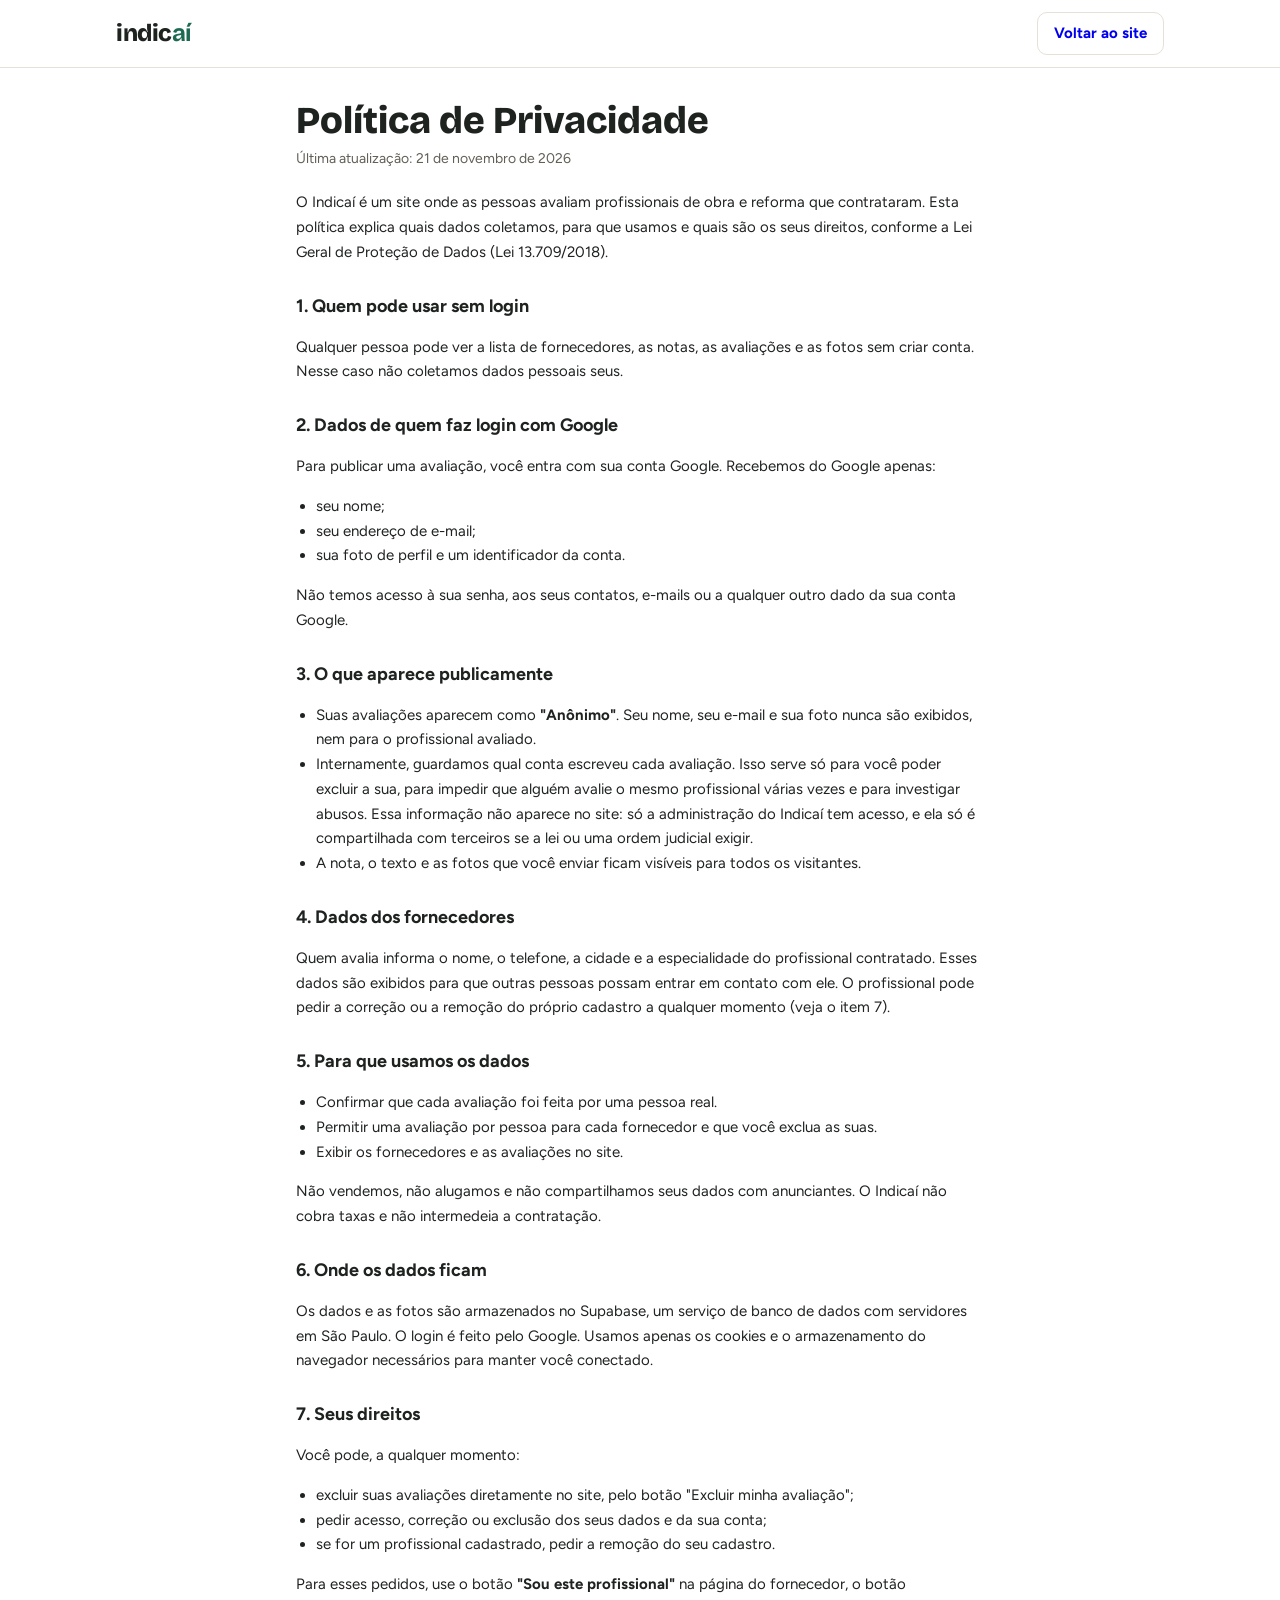
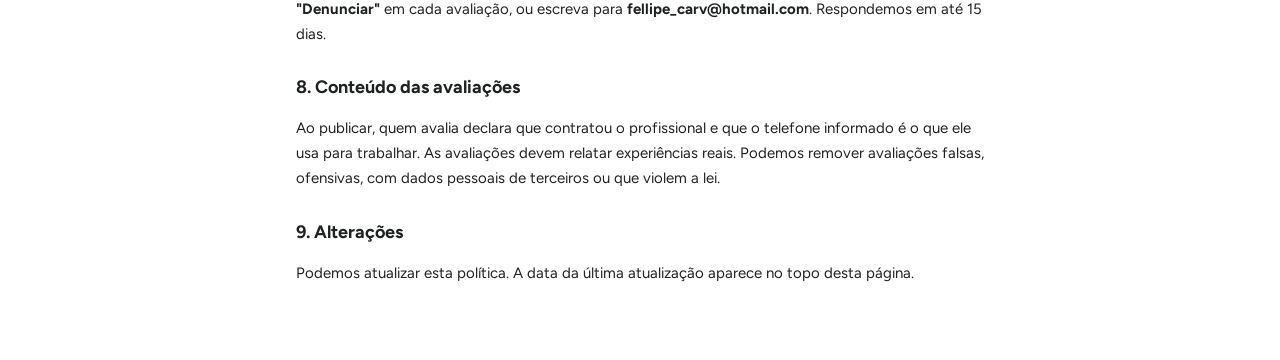
==== commit 18976c2c: "Paleta verde + tijolo; nome do fornecedor não muda de cor ao passar o mouse - fundos e cinzas quente" ====
--- a/privacidade.html
+++ b/privacidade.html
@@ -8,7 +8,7 @@
 <link rel="preconnect" href="https://fonts.googleapis.com">
 <link rel="preconnect" href="https://fonts.gstatic.com" crossorigin>
 <link rel="stylesheet" href="https://fonts.googleapis.com/css2?family=Bricolage+Grotesque:opsz,wght@12..96,600;12..96,800&family=Figtree:wght@400;500;600;700&display=swap">
-<link rel="stylesheet" href="style.css?v=14">
+<link rel="stylesheet" href="style.css?v=16">
 <style>
   .doc { max-width: 720px; padding-block: 32px 60px; }
   .doc h1 { font-family: var(--display); font-weight: 800; font-size: clamp(28px, 4vw, 38px); line-height: 1.1; margin: 0 0 6px; }
--- a/style.css
+++ b/style.css
@@ -1,4 +1,5 @@
-/* Layout: busca em destaque (estilo marketplace) + lista de cartões com foto; o fornecedor abre num painel lateral no estilo de ficha de lugar de mapa */
+/* Paleta "verde + tijolo": verde da marca, fundos cor de cal, terracota só nas ações principais.
+   Layout: busca em destaque (estilo marketplace) + lista; o fornecedor abre num painel lateral no estilo de ficha de lugar de mapa */
 :root {
   /* Rams: quatro tamanhos de texto (destaque, título, texto, legenda) */
   --fs-display: clamp(30px, 5vw, 54px);
@@ -8,20 +9,28 @@
   /* Ive: um só arredondamento para cartões, campos e botões; formas redondas para etiquetas e ícones */
   --r: 10px;
   --r-pill: 999px;
-  --brand-dark: #0a6151;
+  --brand-dark: #154f3d;
+  /* ação principal (botões cheios); hoje igual à marca, mas separável */
+  --action: #b84a24;          /* tijolo: só nas ações principais */
+  --action-dark: #963a1a;
+  --action-ink: #ffffff;
+  /* topo sobre a foto: destaque do título, selo dos diferenciais e véu escuro (r, g, b) */
+  --hero-accent: #b6e3a8;
+  --hero-accent-ink: #10291c;
+  --veil: 20, 22, 17;
   --bg: #ffffff;
-  --soft: #f6f7f7;
+  --soft: #f6f3ee;
   --surface: #ffffff;
-  --ink: #1b2422;
-  --muted: #5f6b68;
-  --line: #e1e7e5;
-  --brand: #0d7a66;
+  --ink: #1f2320;
+  --muted: #625f57;
+  --line: #e6e0d6;
+  --brand: #1d6a52;
   --brand-ink: #ffffff;
-  --brand-soft: #e2f3ee;
-  --star: #f4a51c;
-  --star-off: #d5dbd9;
+  --brand-soft: #e7efe7;
+  --star: #f2a20c;
+  --star-off: #ddd6ca;
   --danger: #b3261e;
-  --scrim: rgba(12, 22, 19, .45);
+  --scrim: rgba(20, 22, 17, .45);
   --display: "Bricolage Grotesque", "Segoe UI", system-ui, sans-serif;
   --body: "Figtree", "Segoe UI", system-ui, -apple-system, sans-serif;
 }
@@ -42,7 +51,7 @@
 .logo { font-family: var(--display); font-weight: 800; font-size: var(--fs-title); letter-spacing: -0.02em; text-decoration: none; color: var(--ink); }
 .logo b { color: var(--brand); }
 .btn { display: inline-flex; align-items: center; gap: 6px; border: 1px solid var(--line); background: var(--surface); padding: 9px 16px; border-radius: var(--r); font-weight: 700; text-decoration: none; }
-.btn.primary { background: var(--brand); color: var(--brand-ink); border-color: var(--brand); }
+.btn.primary { background: var(--action); color: var(--action-ink); border-color: var(--action); }
 .btn:disabled { opacity: .55; cursor: default; }
 
 /* busca */
@@ -50,34 +59,33 @@
 .hero { position: relative; isolation: isolate; overflow: hidden; background: #16231f; color: #fff; }
 .hero-bg { position: absolute; inset: 0; width: 100%; height: 100%; max-width: none; object-fit: cover; object-position: 50% 55%; z-index: -2; transform: scaleX(-1); }  /* espelhada: obra sob o texto, sala pronta à direita */
 .hero::before { content: ""; position: absolute; inset: 0; z-index: -1;
-  background: linear-gradient(90deg, rgba(8, 22, 18, .86) 0%, rgba(8, 22, 18, .70) 40%, rgba(8, 22, 18, .20) 72%, rgba(8, 22, 18, .05) 100%); }
+  background: linear-gradient(90deg, rgba(var(--veil), .86) 0%, rgba(var(--veil), .70) 40%, rgba(var(--veil), .20) 72%, rgba(var(--veil), .05) 100%); }
 .hero-in { padding-block: 64px 36px; display: grid; gap: 26px; }
 .hero-txt { display: grid; gap: 14px; }
 .hero h1 { font-family: var(--display); font-weight: 800; font-size: var(--fs-display); line-height: 1.04; letter-spacing: -0.02em; margin: 0; max-width: 16ch; text-wrap: balance; color: #fff; }
-.hero .hl1 { color: #7fe3c9; }
+.hero .hl1 { color: var(--hero-accent); }
 .hero .lead { margin: 0; color: rgba(255, 255, 255, .88); max-width: 52ch; font-size: var(--fs-body); }
 .perks { list-style: none; margin: 2px 0 0; padding: 0; display: flex; flex-wrap: wrap; gap: 8px 20px; }
 .perks li { display: flex; align-items: center; gap: 8px; font-weight: 600; font-size: var(--fs-body); color: #fff; }
-.perks svg { width: 20px; height: 20px; padding: 3px; border-radius: 50%; background: #7fe3c9; color: #0b2a23; stroke-width: 3; }
+.perks svg { width: 20px; height: 20px; padding: 3px; border-radius: 50%; background: var(--hero-accent); color: var(--hero-accent-ink); stroke-width: 3; }
 .hero .search { box-shadow: 0 14px 40px rgba(0, 0, 0, .28); border-color: transparent; color: var(--ink); }
 .cats-bar { padding-block: 16px 0; }
 .btn .sm { display: none; }
 @media (max-width: 720px) {
-  .hero::before { background: linear-gradient(180deg, rgba(8, 22, 18, .62) 0%, rgba(8, 22, 18, .82) 55%, rgba(8, 22, 18, .9) 100%); }
+  .hero::before { background: linear-gradient(180deg, rgba(var(--veil), .62) 0%, rgba(var(--veil), .82) 55%, rgba(var(--veil), .9) 100%); }
   .hero-in { padding-block: 26px 20px; gap: 18px; }
   .perks { gap: 6px 14px; }
   .perks li { font-size: var(--fs-small); }
   .btn .lg { display: none; } .btn .sm { display: inline; }
 }
-.search { display: grid; grid-template-columns: 1.1fr 1fr 1fr 1fr auto; background: var(--surface); border: 1px solid var(--line); border-radius: var(--r); box-shadow: 0 6px 24px rgba(15, 40, 33, .08); overflow: hidden; }
+.search { display: grid; grid-template-columns: 1fr 1fr auto; max-width: 860px; background: var(--surface); border: 1px solid var(--line); border-radius: var(--r); box-shadow: 0 6px 24px rgba(15, 40, 33, .08); overflow: hidden; }
 .sf { display: grid; padding: 8px 14px; border-right: 1px solid var(--line); min-width: 0; }
 .sf label { font-size: var(--fs-small); font-weight: 700; color: var(--muted); }
 .sf select, .sf input { border: 0; background: transparent; padding: 2px 0; outline-offset: 4px; min-width: 0; width: 100%; }
-.search .go { border: 0; background: var(--brand); color: var(--brand-ink); padding: 0 22px; font-weight: 700; display: flex; align-items: center; gap: 6px; }
+.search .go { border: 0; background: var(--action); color: var(--action-ink); padding: 0 22px; font-weight: 700; display: flex; align-items: center; gap: 6px; }
 @media (max-width: 720px) {
   .search { grid-template-columns: 1fr 1fr; }
-  .sf:nth-child(2), .sf:nth-child(4) { border-right: 0; }
-  .sf:nth-child(3), .sf:nth-child(4) { border-top: 1px solid var(--line); }
+  .sf:nth-child(2) { border-right: 0; }
   .search .go { grid-column: 1 / -1; padding: 12px; justify-content: center; }
 }
 .cats { display: flex; gap: 8px; overflow-x: auto; padding-bottom: 4px; scrollbar-width: thin; }
@@ -105,7 +113,6 @@
 .reveal svg.i { width: 16px; height: 16px; }
 
 .item:hover { background: var(--soft); }
-.item:hover .c-n { color: var(--brand); }
 .item.sel { background: var(--brand-soft); }
 .c-n { font-weight: 700; min-width: 0; overflow-wrap: anywhere; }
 .c-t, .c-a { font-variant-numeric: tabular-nums; color: var(--muted); }
@@ -149,7 +156,7 @@
 .acts { display: flex; justify-content: space-around; padding: 14px 12px; border-bottom: 1px solid var(--line); }
 .act { display: grid; justify-items: center; gap: 6px; border: 0; background: none; font-size: var(--fs-small); font-weight: 600; color: var(--brand); text-decoration: none; min-width: 72px; }
 .act .ic { width: 42px; height: 42px; border-radius: 50%; border: 1px solid var(--line); display: grid; place-items: center; }
-.act.main .ic { background: var(--brand); color: var(--brand-ink); border-color: var(--brand); }
+.act.main .ic { background: var(--action); color: var(--action-ink); border-color: var(--action); }
 .tabs { display: flex; border-bottom: 1px solid var(--line); position: sticky; top: 0; background: var(--surface); z-index: 2; }
 .tabs button { flex: 1; border: 0; background: none; padding: 12px 6px; font-weight: 700; color: var(--muted); border-bottom: 3px solid transparent; }
 .tabs button[aria-selected="true"] { color: var(--brand); border-bottom-color: var(--brand); }
@@ -282,11 +289,11 @@
 /* reação ao toque e ao mouse */
 .btn, .cat, .esp-chip, .sorts button, .search .go, .act .ic, .x, .reveal, .tabs button, .strip img, .grid img { transition: background-color .15s ease, border-color .15s ease, color .15s ease, transform .12s ease, box-shadow .15s ease; }
 .btn:hover { border-color: var(--muted); }
-.btn.primary:hover, .search .go:hover { background: var(--brand-dark); border-color: var(--brand-dark); }
+.btn.primary:hover, .search .go:hover { background: var(--action-dark); border-color: var(--action-dark); }
 .btn:active, .cat:active, .esp-chip:active, .sorts button:active, .search .go:active, .act:active .ic, .x:active { transform: scale(.97); }
 .cat:hover, .esp-chip:hover, .sorts button:hover { border-color: var(--brand); }
 .act:hover .ic { background: var(--brand-soft); border-color: var(--brand); }
-.act.main:hover .ic { background: var(--brand-dark); border-color: var(--brand-dark); }
+.act.main:hover .ic { background: var(--action-dark); border-color: var(--action-dark); }
 .x:hover { box-shadow: 0 4px 14px rgba(0, 0, 0, .3); }
 .tabs button:hover { color: var(--ink); }
 .strip button:hover img, .grid button:hover img { transform: scale(1.04); }
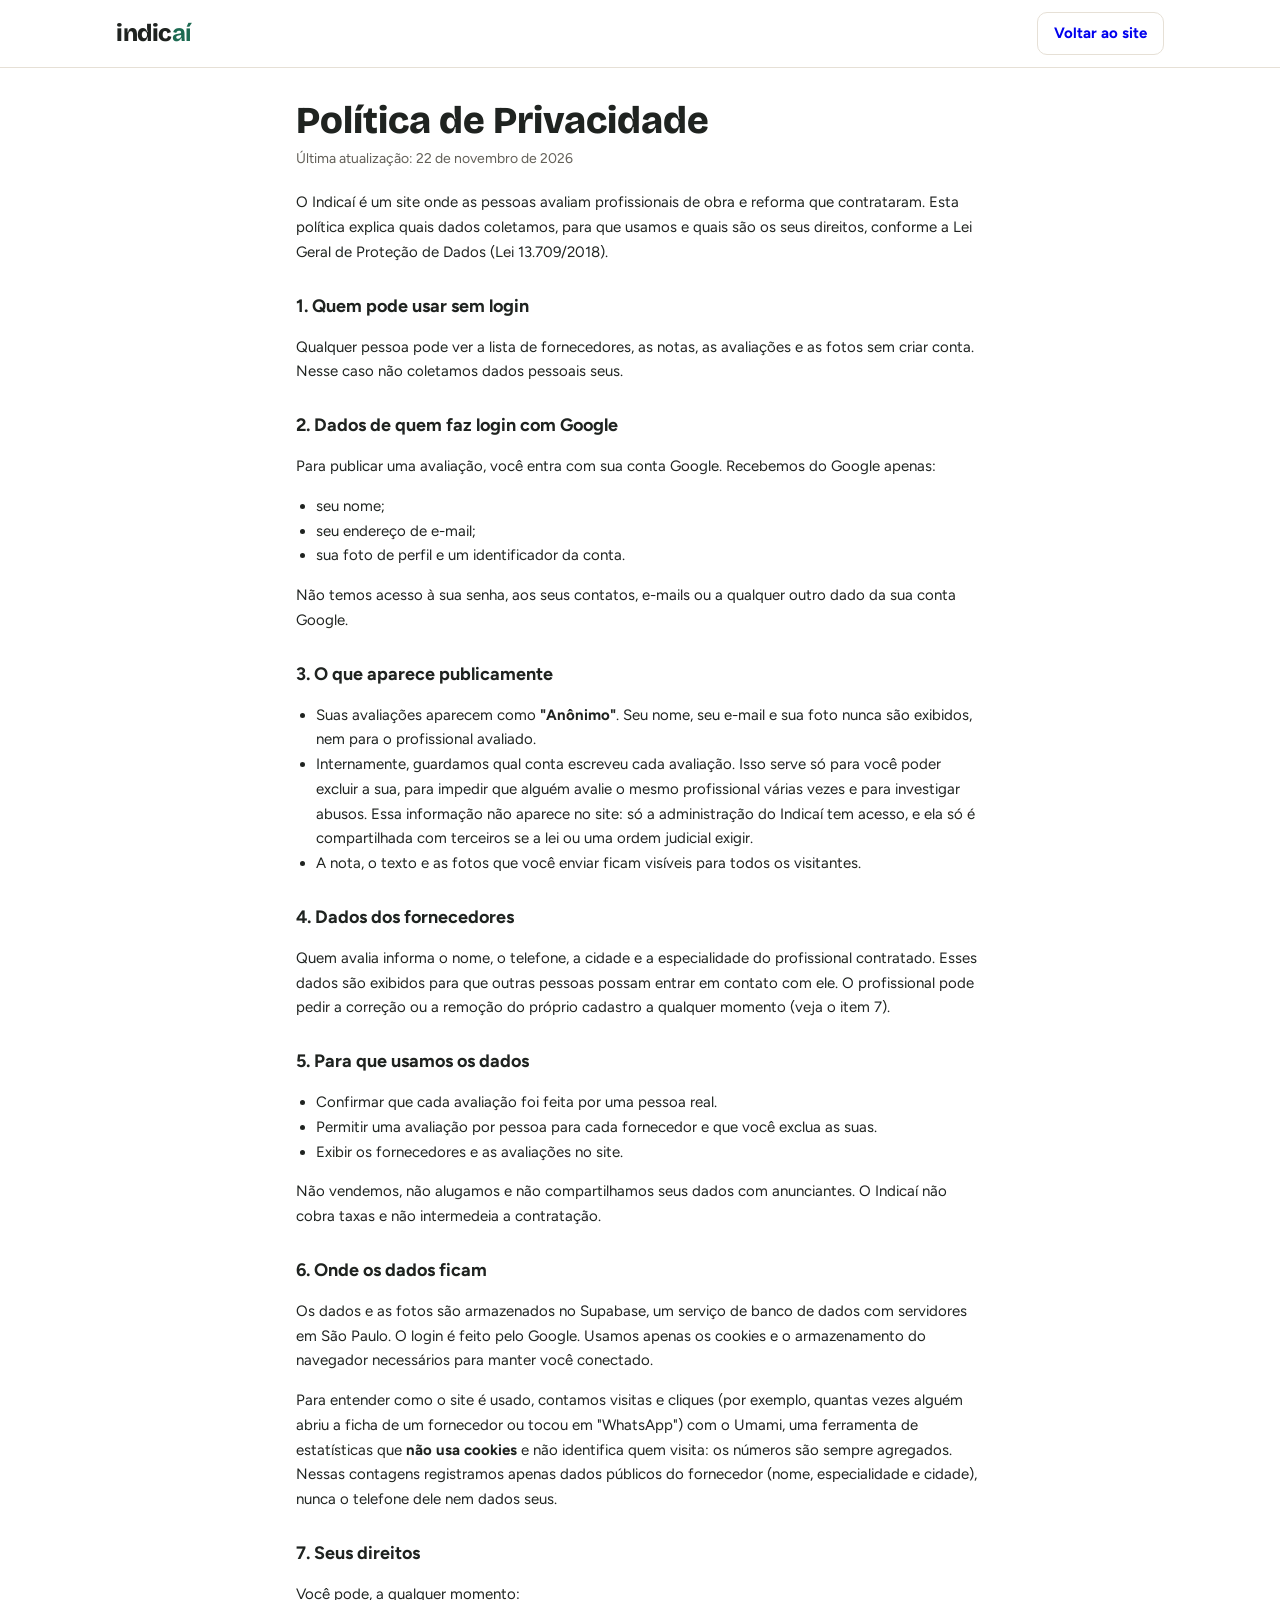
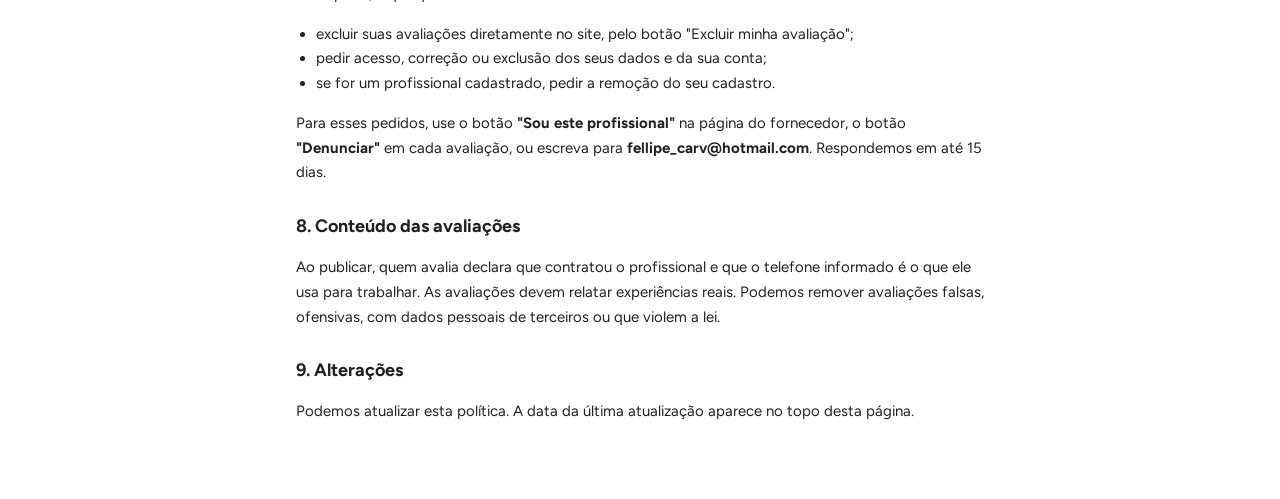
==== commit 61b17c8f: "Adiciona estatísticas de acesso (Umami) e eventos de clique - script do Umami (sem cookies), contand" ====
--- a/privacidade.html
+++ b/privacidade.html
@@ -8,7 +8,7 @@
 <link rel="preconnect" href="https://fonts.googleapis.com">
 <link rel="preconnect" href="https://fonts.gstatic.com" crossorigin>
 <link rel="stylesheet" href="https://fonts.googleapis.com/css2?family=Bricolage+Grotesque:opsz,wght@12..96,600;12..96,800&family=Figtree:wght@400;500;600;700&display=swap">
-<link rel="stylesheet" href="style.css?v=16">
+<link rel="stylesheet" href="style.css?v=18">
 <style>
   .doc { max-width: 720px; padding-block: 32px 60px; }
   .doc h1 { font-family: var(--display); font-weight: 800; font-size: clamp(28px, 4vw, 38px); line-height: 1.1; margin: 0 0 6px; }
@@ -28,7 +28,7 @@
 
 <main class="wrap doc">
   <h1>Política de Privacidade</h1>
-  <p class="upd">Última atualização: 21 de novembro de 2026</p>
+  <p class="upd">Última atualização: 22 de novembro de 2026</p>
 
   <p>O Indicaí é um site onde as pessoas avaliam profissionais de obra e reforma que contrataram. Esta política explica quais dados coletamos, para que usamos e quais são os seus direitos, conforme a Lei Geral de Proteção de Dados (Lei 13.709/2018).</p>
 
@@ -64,6 +64,7 @@
 
   <h2>6. Onde os dados ficam</h2>
   <p>Os dados e as fotos são armazenados no Supabase, um serviço de banco de dados com servidores em São Paulo. O login é feito pelo Google. Usamos apenas os cookies e o armazenamento do navegador necessários para manter você conectado.</p>
+  <p>Para entender como o site é usado, contamos visitas e cliques (por exemplo, quantas vezes alguém abriu a ficha de um fornecedor ou tocou em "WhatsApp") com o Umami, uma ferramenta de estatísticas que <strong>não usa cookies</strong> e não identifica quem visita: os números são sempre agregados. Nessas contagens registramos apenas dados públicos do fornecedor (nome, especialidade e cidade), nunca o telefone dele nem dados seus.</p>
 
   <h2>7. Seus direitos</h2>
   <p>Você pode, a qualquer momento:</p>
